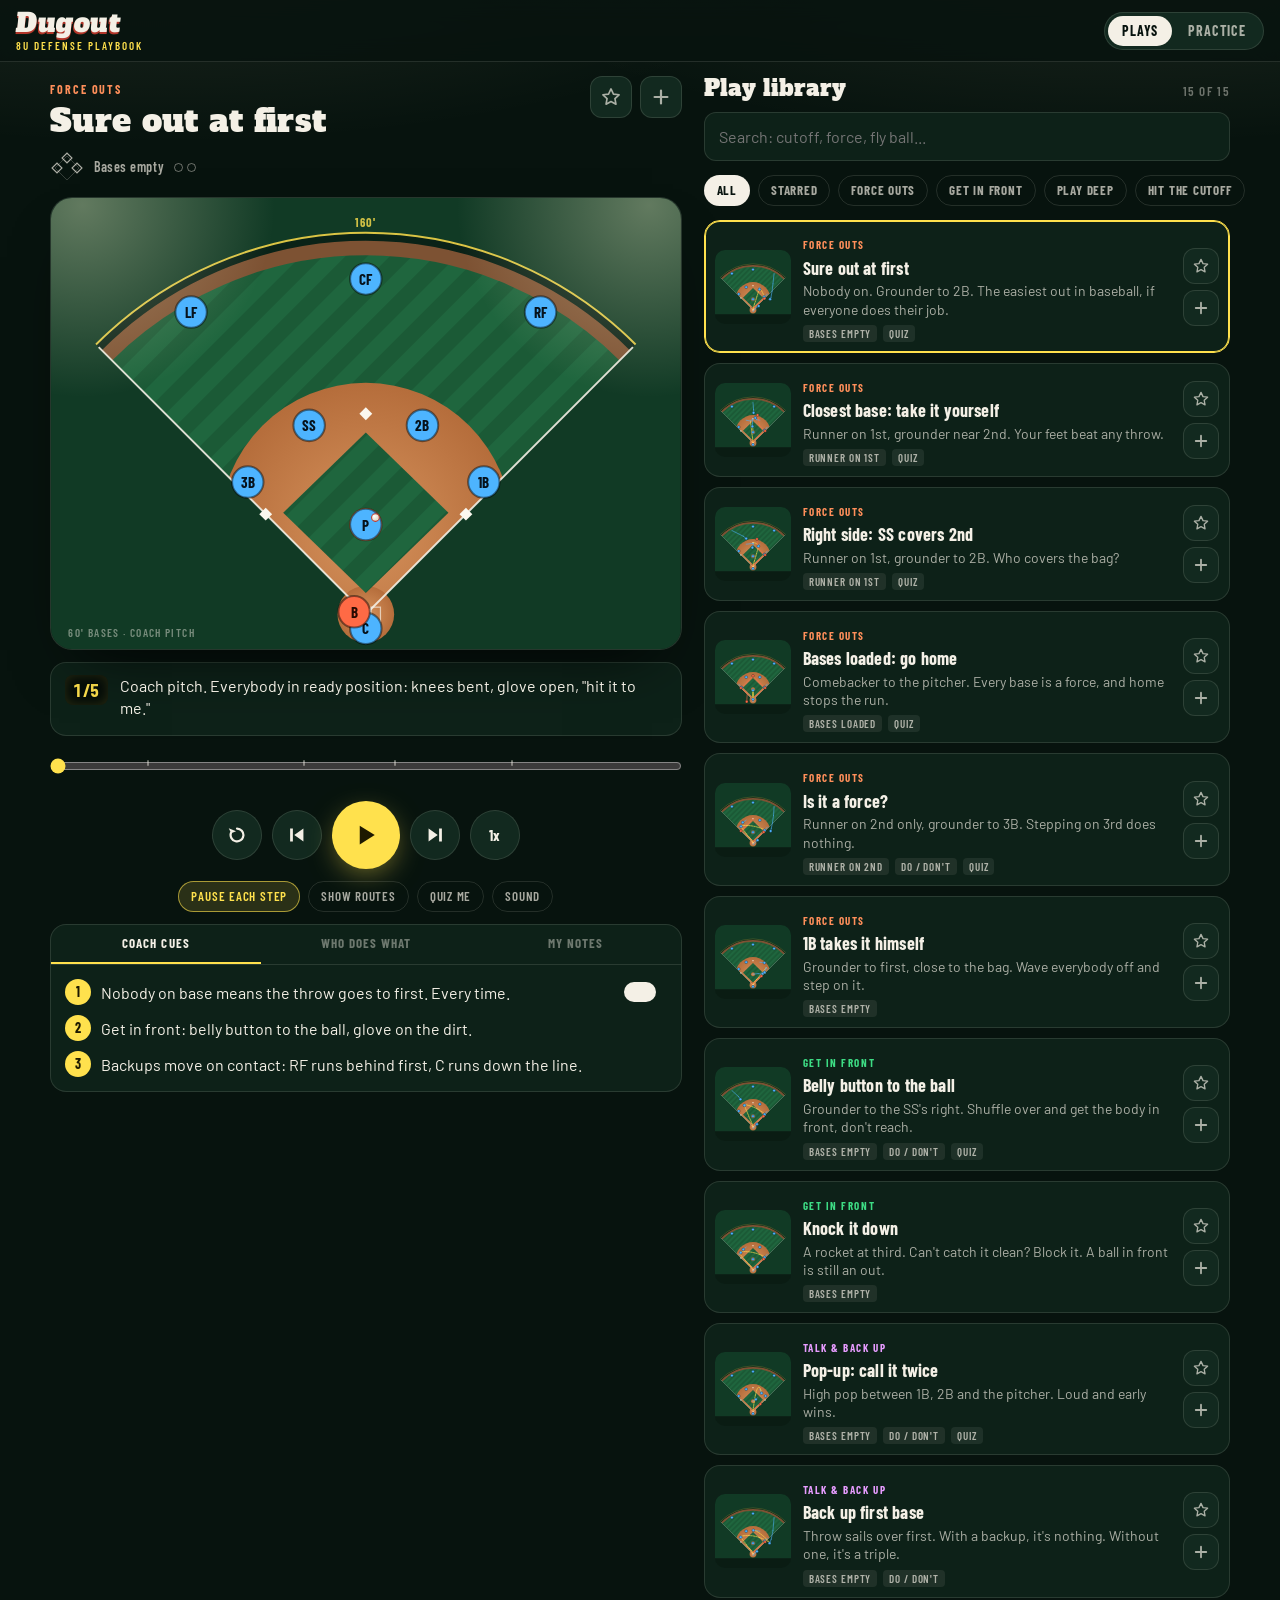
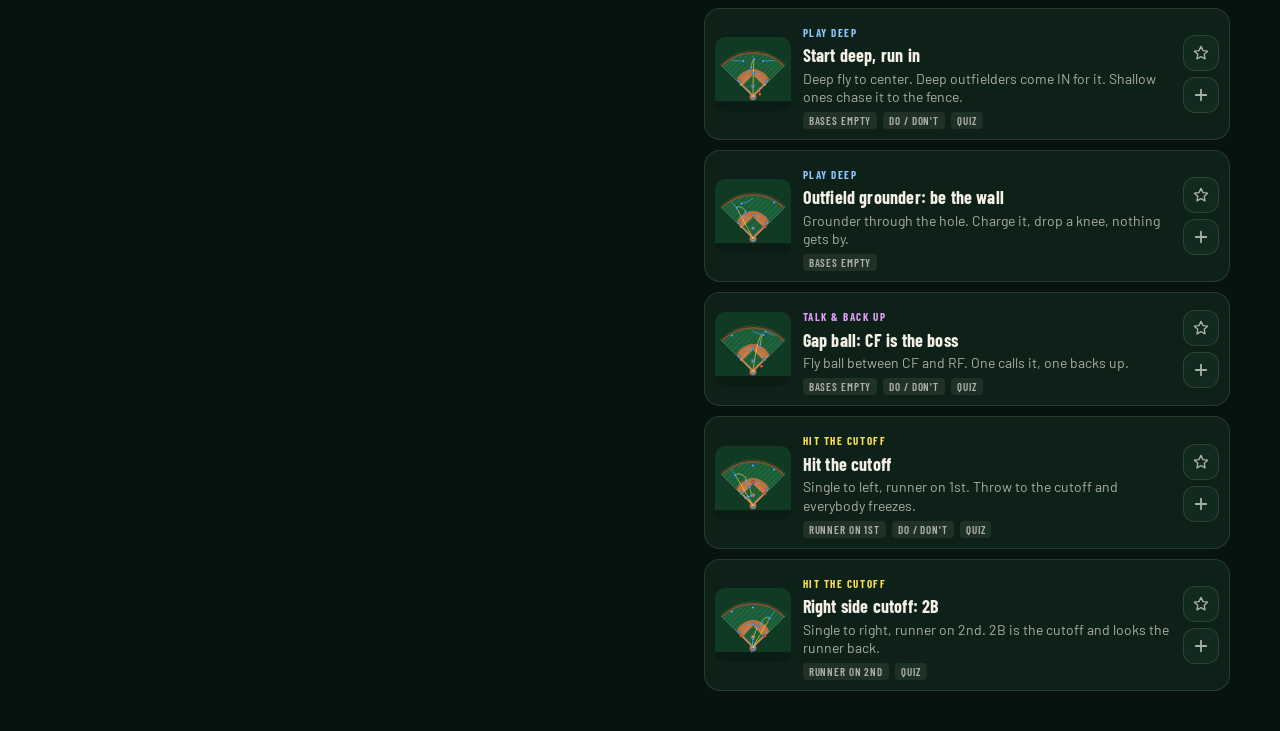
==== dugout/index.html @ 2252a1ce "feat: add dugout playbook for 8u defense" ====
<!doctype html>
<html lang="en">
<head>
<meta charset="utf-8">
<meta name="viewport" content="width=device-width, initial-scale=1, viewport-fit=cover">
<meta name="theme-color" content="#07130e">
<title>Dugout Playbook</title>
<link rel="preconnect" href="https://fonts.googleapis.com">
<link rel="preconnect" href="https://fonts.gstatic.com" crossorigin>
<link rel="stylesheet" href="https://fonts.googleapis.com/css2?family=Alfa+Slab+One&family=Barlow+Condensed:wght@500;600;700&family=Barlow:wght@400;500;600&display=swap">
<link rel="stylesheet" href="styles.css">
</head>
<body>
<svg class="sprite" aria-hidden="true">
  <symbol id="i-play" viewBox="0 0 24 24"><path d="M7 4.5v15l12-7.5z" fill="currentColor"/></symbol>
  <symbol id="i-pause" viewBox="0 0 24 24"><path d="M6.5 4.5h4v15h-4zM13.5 4.5h4v15h-4z" fill="currentColor"/></symbol>
  <symbol id="i-next" viewBox="0 0 24 24"><path d="M5 5v14l10-7zM16.5 5h3v14h-3z" fill="currentColor"/></symbol>
  <symbol id="i-prev" viewBox="0 0 24 24"><path d="M19 5v14L9 12zM4.5 5h3v14h-3z" fill="currentColor"/></symbol>
  <symbol id="i-restart" viewBox="0 0 24 24"><path d="M12 5a7 7 0 1 1-6.6 4.7" fill="none" stroke="currentColor" stroke-width="2.4" stroke-linecap="round"/><path d="M3 4.5 5.6 10l5.4-2.2z" fill="currentColor"/></symbol>
  <symbol id="i-star" viewBox="0 0 24 24"><path d="m12 3.2 2.7 5.6 6.1.8-4.5 4.2 1.1 6-5.4-2.9-5.4 2.9 1.1-6-4.5-4.2 6.1-.8z" fill="var(--star-fill, none)" stroke="currentColor" stroke-width="1.8" stroke-linejoin="round"/></symbol>
  <symbol id="i-plus" viewBox="0 0 24 24"><path d="M12 5v14M5 12h14" stroke="currentColor" stroke-width="2.4" stroke-linecap="round"/></symbol>
  <symbol id="i-check" viewBox="0 0 24 24"><path d="m5 12.5 4.5 4.5L19 7.5" fill="none" stroke="currentColor" stroke-width="2.6" stroke-linecap="round" stroke-linejoin="round"/></symbol>
  <symbol id="i-up" viewBox="0 0 24 24"><path d="m6 14 6-6 6 6" fill="none" stroke="currentColor" stroke-width="2.4" stroke-linecap="round" stroke-linejoin="round"/></symbol>
  <symbol id="i-down" viewBox="0 0 24 24"><path d="m6 10 6 6 6-6" fill="none" stroke="currentColor" stroke-width="2.4" stroke-linecap="round" stroke-linejoin="round"/></symbol>
  <symbol id="i-x" viewBox="0 0 24 24"><path d="M6 6l12 12M18 6 6 18" stroke="currentColor" stroke-width="2.4" stroke-linecap="round"/></symbol>
</svg>

<header class="top">
  <div class="brand">
    <span class="brand-mark">Dugout</span>
    <span class="brand-sub">8U defense playbook</span>
  </div>
  <nav class="tabs" role="tablist" aria-label="Sections">
    <button id="tab-plays" role="tab" aria-selected="true" data-view="plays">Plays</button>
    <button id="tab-practice" role="tab" aria-selected="false" data-view="practice">Practice <span id="plan-count" class="count"></span></button>
  </nav>
</header>

<main>
  <section id="view-plays" class="view">
    <div class="stage-col">
      <article class="player" id="player">
        <div class="player-head">
          <div class="title-block">
            <span class="cat-tag" id="p-cat"></span>
            <h1 id="p-title"></h1>
          </div>
          <div class="head-actions">
            <button class="icon-btn" id="p-fav" aria-label="Favorite this play" aria-pressed="false"><svg><use href="#i-star"/></svg></button>
            <button class="icon-btn" id="p-add" aria-label="Add to practice plan"><svg><use href="#i-plus"/></svg></button>
          </div>
        </div>

        <div class="sit-row">
          <div id="p-sit" class="sit"></div>
          <div class="seg" id="p-variant" role="group" aria-label="Right way or wrong way">
            <button data-v="right" aria-pressed="true">Do it</button>
            <button data-v="wrong" aria-pressed="false">Don't</button>
          </div>
        </div>

        <div class="field-wrap" id="field-wrap">
          <svg id="field" viewBox="0 92 360 258" role="img" aria-label="Animated baseball field"></svg>
          <div class="quiz" id="quiz" hidden>
            <div class="quiz-card">
              <span class="quiz-kicker">Freeze! Your call</span>
              <p class="quiz-q" id="quiz-q"></p>
              <div class="quiz-opts" id="quiz-opts"></div>
              <p class="quiz-why" id="quiz-why" hidden></p>
              <button class="btn-go" id="quiz-go" hidden>Run the play <svg><use href="#i-play"/></svg></button>
            </div>
          </div>
          <div class="wrong-banner" id="wrong-banner" hidden>Wrong way</div>
        </div>

        <div class="caption" id="caption" aria-live="polite">
          <span class="step-no" id="step-no">1/1</span>
          <p id="step-say"></p>
        </div>

        <div class="scrub">
          <input type="range" id="scrub" min="0" max="1000" value="0" aria-label="Scrub through the play">
          <div class="ticks" id="ticks"></div>
        </div>

        <div class="controls">
          <button class="ctl" id="c-restart" aria-label="Restart"><svg><use href="#i-restart"/></svg></button>
          <button class="ctl" id="c-prev" aria-label="Previous step"><svg><use href="#i-prev"/></svg></button>
          <button class="ctl ctl-main" id="c-play" aria-label="Play"><svg><use href="#i-play"/></svg></button>
          <button class="ctl" id="c-next" aria-label="Next step"><svg><use href="#i-next"/></svg></button>
          <button class="ctl ctl-speed" id="c-speed" aria-label="Playback speed">1x</button>
        </div>

        <div class="toggles">
          <button class="tog" id="t-coach" aria-pressed="true">Pause each step</button>
          <button class="tog" id="t-routes" aria-pressed="false">Show routes</button>
          <button class="tog" id="t-quiz" aria-pressed="false">Quiz me</button>
          <button class="tog" id="t-sound" aria-pressed="false">Sound</button>
        </div>

        <div class="info">
          <div class="info-tabs" role="tablist" aria-label="Play details">
            <button role="tab" aria-selected="true" data-info="cues">Coach cues</button>
            <button role="tab" aria-selected="false" data-info="jobs">Who does what</button>
            <button role="tab" aria-selected="false" data-info="notes">My notes</button>
          </div>
          <div class="info-pane" id="info-cues"><ul class="cues" id="cues"></ul></div>
          <div class="info-pane" id="info-jobs" hidden>
            <div class="pos-grid" id="pos-grid"></div>
            <p class="job-text" id="job-text">Tap a position (or a player on the field) to see their job.</p>
          </div>
          <div class="info-pane" id="info-notes" hidden>
            <label class="sr" for="notes">Notes for this play</label>
            <textarea id="notes" rows="4" placeholder="Who needs reps on this? What to say at practice..."></textarea>
            <span class="saved" id="notes-saved">Saved on this phone</span>
          </div>
        </div>
      </article>
    </div>

    <div class="lib-col">
      <div class="lib-head">
        <h2>Play library</h2>
        <span id="lib-count" class="lib-count"></span>
      </div>
      <label class="sr" for="search">Search plays</label>
      <input type="search" id="search" class="search" placeholder="Search: cutoff, force, fly ball...">
      <div class="chips" id="cats" role="group" aria-label="Filter by category"></div>
      <ol class="lib" id="lib"></ol>
    </div>
  </section>

  <section id="view-practice" class="view" hidden>
    <div class="plan">
      <div class="plan-head">
        <label class="sr" for="plan-title">Practice name</label>
        <input id="plan-title" class="plan-title" value="Next practice">
        <div class="plan-total"><b id="plan-min">0</b><span>min</span></div>
      </div>
      <div class="plan-progress"><div id="plan-bar"></div></div>
      <ol class="plan-list" id="plan-list"></ol>
      <p class="plan-empty" id="plan-empty">No plays queued. Tap <b>+</b> on any play to add it here.</p>
      <form class="plan-add" id="plan-add">
        <label class="sr" for="drill-text">Add a drill</label>
        <input id="drill-text" placeholder="Add a drill: throwing lines, tee work...">
        <button class="btn-go" type="submit"><svg><use href="#i-plus"/></svg>Add</button>
      </form>
      <label class="plan-notes-label" for="plan-notes">Practice notes</label>
      <textarea id="plan-notes" rows="4" placeholder="Stations, helpers, who's catching..."></textarea>
      <div class="plan-foot">
        <button class="btn-ghost" id="plan-reset">Uncheck all</button>
        <button class="btn-ghost danger" id="plan-clear">Clear plan</button>
      </div>
    </div>
  </section>
</main>

<div class="toast" id="toast" role="status"></div>

<script src="field.js"></script>
<script src="engine.js"></script>
<script src="render.js"></script>
<script src="plays-kit.js"></script>
<script src="plays-force.js"></script>
<script src="plays-infield.js"></script>
<script src="plays-outfield.js"></script>
<script src="store.js"></script>
<script src="sfx.js"></script>
<script src="player.js"></script>
<script src="library.js"></script>
<script src="practice.js"></script>
<script src="app.js"></script>
</body>
</html>
---- dugout/styles.css ----
/* single look on purpose: a night game under the lights */
:root {
  color-scheme: dark;
  --night: #07130e;
  --board: #0d2118;
  --board-2: #12291f;
  --line: rgba(244, 240, 230, 0.12);
  --chalk: #f4f0e6;
  --chalk-2: rgba(244, 240, 230, 0.68);
  --chalk-3: rgba(244, 240, 230, 0.42);
  --optic: #ffe14d;
  --clay: #cf8750;
  --def: #4db4ff;
  --off: #ff6a45;
  --out: #ff4d3d;
  --safe: #3ddc84;
  --display: "Alfa Slab One", "Rockwell", "Roboto Slab", Georgia, serif;
  --label: "Barlow Condensed", "Arial Narrow", "Roboto Condensed", system-ui, sans-serif;
  --body: "Barlow", system-ui, -apple-system, "Segoe UI", sans-serif;
  --radius: 16px;
}

*, *::before, *::after { box-sizing: border-box; }
html { -webkit-text-size-adjust: 100%; }
body {
  margin: 0;
  min-height: 100%;
  color: var(--chalk);
  font: 16px/1.45 var(--body);
  background:
    radial-gradient(90% 40% at 12% -8%, rgba(255, 244, 200, 0.10), transparent 60%),
    radial-gradient(90% 40% at 88% -8%, rgba(255, 244, 200, 0.10), transparent 60%),
    var(--night);
  background-attachment: fixed;
  -webkit-tap-highlight-color: transparent;
  padding-inline: 16px;
  padding-block: 0 40px;
}
button, input, textarea { font: inherit; color: inherit; }
button { cursor: pointer; border: 0; background: none; padding: 0; }
:focus-visible { outline: 2px solid var(--optic); outline-offset: 2px; }
.sprite { display: none; }
.sr { position: absolute; width: 1px; height: 1px; overflow: hidden; clip: rect(0 0 0 0); white-space: nowrap; }
svg { flex: none; }

/* header */
.top {
  position: sticky;
  top: env(safe-area-inset-top, 0px);
  z-index: 20;
  display: flex;
  align-items: center;
  justify-content: space-between;
  gap: 12px;
  margin-inline: -16px;
  padding: 10px 16px;
  background: rgba(7, 19, 14, 0.86);
  backdrop-filter: blur(12px);
  -webkit-backdrop-filter: blur(12px);
  border-bottom: 1px solid var(--line);
}
.brand { display: flex; flex-direction: column; line-height: 1; }
.brand-mark {
  font: 26px/1 var(--display);
  letter-spacing: 0.02em;
  color: var(--chalk);
  text-shadow: 0 2px 0 #b3362a, 0 3px 0 #0b1a12;
  transform: skew(-6deg);
}
.brand-sub {
  margin-top: 4px;
  font: 600 11px/1 var(--label);
  letter-spacing: 0.18em;
  text-transform: uppercase;
  color: var(--optic);
}
.tabs { display: flex; padding: 3px; gap: 2px; border-radius: 999px; background: var(--board-2); border: 1px solid var(--line); }
.tabs button {
  padding: 8px 14px;
  border-radius: 999px;
  font: 700 14px/1 var(--label);
  letter-spacing: 0.06em;
  text-transform: uppercase;
  color: var(--chalk-2);
  transition: background 0.2s, color 0.2s;
}
.tabs button[aria-selected="true"] { background: var(--chalk); color: var(--night); }
.count:empty { display: none; }
.count { display: inline-grid; place-items: center; min-width: 18px; height: 18px; margin-left: 4px; padding: 0 5px; border-radius: 9px; background: var(--off); color: #fff; font-size: 11px; }

main { max-width: 1180px; margin: 0 auto; padding-top: 14px; }

/* plays layout */
#view-plays { display: grid; grid-template-columns: minmax(0, 1fr); gap: 22px; }
@media (min-width: 920px) {
  #view-plays { grid-template-columns: minmax(0, 1.2fr) minmax(0, 1fr); align-items: start; }
  .stage-col { position: sticky; top: calc(env(safe-area-inset-top, 0px) + 76px); }
}

.player { display: grid; gap: 12px; }
.player-head { display: flex; align-items: flex-start; justify-content: space-between; gap: 12px; }
.title-block { min-width: 0; }
.cat-tag {
  display: inline-block;
  font: 700 12px/1 var(--label);
  letter-spacing: 0.16em;
  text-transform: uppercase;
  color: var(--cat, var(--optic));
}
h1 {
  margin: 6px 0 0;
  font: 26px/1.05 var(--display);
  letter-spacing: 0.01em;
  text-wrap: balance;
}
.head-actions { display: flex; gap: 8px; }
.icon-btn {
  display: grid; place-items: center;
  width: 42px; height: 42px;
  border-radius: 12px;
  background: var(--board-2);
  border: 1px solid var(--line);
  color: var(--chalk-2);
  transition: transform 0.15s, color 0.2s, background 0.2s;
}
.icon-btn svg { width: 22px; height: 22px; }
.icon-btn:active { transform: scale(0.9); }
.icon-btn[aria-pressed="true"] { color: var(--optic); --star-fill: var(--optic); }
.icon-btn.pop { animation: pop 0.45s cubic-bezier(.2, 1.8, .4, 1); }
@keyframes pop { 50% { transform: scale(1.35) rotate(-12deg); } }

.sit-row { display: flex; align-items: center; justify-content: space-between; gap: 10px; flex-wrap: wrap; }
.sit { display: flex; align-items: center; gap: 10px; font: 600 14px/1.2 var(--label); letter-spacing: 0.04em; color: var(--chalk-2); }
.sit svg { width: 34px; height: 34px; }
.outs { display: flex; gap: 4px; align-items: center; }
.outs i { width: 9px; height: 9px; border-radius: 50%; border: 1.5px solid var(--chalk-3); }
.outs i.on { background: var(--out); border-color: var(--out); }
.seg { display: flex; padding: 3px; border-radius: 10px; background: var(--board-2); border: 1px solid var(--line); }
.seg[hidden] { display: none; }
.seg button { padding: 6px 12px; border-radius: 7px; font: 700 13px/1 var(--label); letter-spacing: 0.08em; text-transform: uppercase; color: var(--chalk-2); }
.seg button[aria-pressed="true"][data-v="right"] { background: var(--safe); color: #04210f; }
.seg button[aria-pressed="true"][data-v="wrong"] { background: var(--out); color: #fff; }

/* field */
.field-wrap {
  position: relative;
  border-radius: 22px;
  overflow: hidden;
  background: #0a1c13;
  border: 1px solid var(--line);
  box-shadow: 0 30px 60px -30px rgba(0, 0, 0, 0.8), inset 0 0 0 1px rgba(255, 255, 255, 0.03);
}
.field-wrap.is-wrong { border-color: rgba(255, 77, 61, 0.55); }
#field { display: block; width: 100%; height: auto; max-width: 100%; touch-action: manipulation; }
.wrong-banner {
  position: absolute; top: 10px; left: 10px;
  padding: 5px 10px; border-radius: 6px;
  background: var(--out); color: #fff;
  font: 700 12px/1 var(--label); letter-spacing: 0.16em; text-transform: uppercase;
  transform: rotate(-3deg);
}

/* svg actors */
.tok { cursor: pointer; }
.tok .body { stroke: rgba(0, 0, 0, 0.45); stroke-width: 1.2; transition: r 0.2s; }
.tok.def .body { fill: var(--def); }
.tok.run .body { fill: var(--off); }
.tok text { font: 700 8.6px var(--label); fill: #06121c; text-anchor: middle; dominant-baseline: central; pointer-events: none; }
.tok.run text { fill: #2a0a02; }
.tok .ring { fill: none; stroke: var(--optic); stroke-width: 1.6; opacity: 0; }
.tok.focus .ring { opacity: 1; animation: ring 1.1s ease-out infinite; transform-box: fill-box; transform-origin: center; }
.tok.sel .ring { opacity: 1; stroke: #fff; stroke-dasharray: 3 2.4; animation: spin 4s linear infinite; transform-box: fill-box; transform-origin: center; }
.tok.dim { opacity: 0.35; }
@keyframes ring { from { transform: scale(0.7); opacity: 1; } to { transform: scale(1.5); opacity: 0; } }
@keyframes spin { to { transform: rotate(360deg); } }

.route { fill: none; stroke-width: 1.4; stroke-dasharray: 1.5 3.5; stroke-linecap: round; opacity: 0.8; }
.route.def { stroke: var(--def); }
.route.run { stroke: var(--off); }
.trail { stroke: var(--optic); stroke-width: 1.5; stroke-dasharray: 4 3; stroke-linecap: round; opacity: 0.75; }
.trail.throw { stroke: #fff; opacity: 0.6; }

.mark { transform-box: fill-box; transform-origin: center; }
.mark rect { stroke: rgba(0, 0, 0, 0.4); stroke-width: 1; }
.mark text { font: 13px var(--display); text-anchor: middle; dominant-baseline: central; fill: #fff; letter-spacing: 0.04em; }
.mark.out rect { fill: var(--out); }
.mark.safe rect { fill: var(--safe); }
.mark.safe text { fill: #04210f; }
.mark.info rect { fill: var(--optic); }
.mark.info text { fill: #2b2400; }
.mark.show { animation: stamp 0.5s cubic-bezier(.2, 1.7, .4, 1) both; }
@keyframes stamp { from { transform: scale(2.6) rotate(-14deg); opacity: 0; } 60% { opacity: 1; } to { transform: scale(1) rotate(-6deg); } }
.burst circle { fill: var(--clay); }
.burst.show circle { animation: dirt 0.7s ease-out both; }
@keyframes dirt { from { transform: translate(0, 0); opacity: 1; } to { transform: translate(var(--dx), var(--dy)); opacity: 0; } }

.shout rect { fill: #fff; }
.shout text { font: 700 8.5px var(--label); fill: #0b1a12; text-anchor: middle; dominant-baseline: central; letter-spacing: 0.04em; }
.shout.show { animation: shout 0.35s cubic-bezier(.2, 1.8, .4, 1) both; transform-box: fill-box; transform-origin: center bottom; }
@keyframes shout { from { transform: scale(0.2); } }

/* caption scoreboard */
.caption {
  display: flex; gap: 12px; align-items: flex-start;
  min-height: 74px;
  padding: 12px 14px;
  border-radius: var(--radius);
  background: var(--board);
  border: 1px solid var(--line);
}
.step-no {
  flex: none;
  padding: 6px 8px;
  border-radius: 8px;
  background: #050d09;
  color: var(--optic);
  font: 700 18px/1 var(--label);
  font-variant-numeric: tabular-nums;
  letter-spacing: 0.04em;
  box-shadow: inset 0 0 12px rgba(255, 225, 77, 0.15);
}
.caption p { margin: 0; font-size: 16px; line-height: 1.4; }
.caption p.swap { animation: fadeup 0.35s ease both; }
@keyframes fadeup { from { opacity: 0; transform: translateY(6px); } }

/* scrubber */
.scrub { position: relative; padding: 4px 0; }
.scrub input { width: 100%; margin: 0; accent-color: var(--optic); height: 28px; }
.ticks { position: absolute; left: 0; right: 0; top: 50%; height: 0; pointer-events: none; }
.ticks i { position: absolute; top: -9px; width: 2px; height: 6px; margin-left: -1px; background: var(--chalk-3); border-radius: 1px; }
.ticks i.quiz { background: var(--off); height: 8px; top: -10px; width: 3px; }

.controls { display: flex; align-items: center; justify-content: center; gap: 10px; }
.ctl {
  display: grid; place-items: center;
  width: 50px; height: 50px;
  border-radius: 50%;
  background: var(--board-2);
  border: 1px solid var(--line);
  color: var(--chalk);
  transition: transform 0.12s;
}
.ctl svg { width: 22px; height: 22px; }
.ctl:active { transform: scale(0.9); }
.ctl-main { width: 68px; height: 68px; background: var(--optic); color: #1d1900; border: 0; box-shadow: 0 8px 30px -8px rgba(255, 225, 77, 0.6); }
.ctl-main svg { width: 30px; height: 30px; }
.ctl-main.nudge { animation: nudge 1.4s ease-in-out infinite; }
@keyframes nudge { 50% { box-shadow: 0 0 0 10px rgba(255, 225, 77, 0.16), 0 8px 30px -8px rgba(255, 225, 77, 0.6); } }
.ctl-speed { font: 700 15px/1 var(--label); letter-spacing: 0.04em; }

.toggles { display: flex; flex-wrap: wrap; gap: 8px; justify-content: center; }
.tog {
  padding: 8px 12px;
  border-radius: 999px;
  border: 1px solid var(--line);
  font: 600 13px/1 var(--label);
  letter-spacing: 0.06em;
  text-transform: uppercase;
  color: var(--chalk-2);
}
.tog[aria-pressed="true"] { background: rgba(255, 225, 77, 0.14); border-color: rgba(255, 225, 77, 0.6); color: var(--optic); }
.tog[hidden] { display: none; }

/* quiz */
.quiz { position: absolute; inset: 0; display: grid; place-items: end center; padding: 12px; background: linear-gradient(to top, rgba(4, 12, 8, 0.92) 30%, rgba(4, 12, 8, 0.25)); }
.quiz[hidden] { display: none; }
.quiz-card { width: 100%; max-width: 420px; animation: fadeup 0.35s ease both; }
.quiz-kicker { font: 700 12px/1 var(--label); letter-spacing: 0.18em; text-transform: uppercase; color: var(--off); }
.quiz-q { margin: 6px 0 10px; font: 19px/1.15 var(--display); }
.quiz-opts { display: grid; gap: 6px; }
.quiz-opts button {
  text-align: left; padding: 10px 12px; border-radius: 10px;
  background: rgba(244, 240, 230, 0.08); border: 1px solid var(--line);
  font-weight: 600;
}
.quiz-opts button.right { background: var(--safe); color: #04210f; border-color: transparent; }
.quiz-opts button.wrong { background: rgba(255, 77, 61, 0.25); border-color: var(--out); animation: shake 0.4s; }
@keyframes shake { 25% { transform: translateX(-6px); } 75% { transform: translateX(6px); } }
.quiz-why { margin: 10px 0 0; color: var(--chalk-2); font-size: 15px; }

.btn-go {
  display: inline-flex; align-items: center; gap: 6px;
  margin-top: 10px; padding: 10px 16px;
  border-radius: 10px;
  background: var(--optic); color: #1d1900;
  font: 700 15px/1 var(--label); letter-spacing: 0.06em; text-transform: uppercase;
}
.btn-go svg { width: 16px; height: 16px; }
.btn-ghost { padding: 9px 14px; border-radius: 10px; border: 1px solid var(--line); font: 600 14px/1 var(--label); letter-spacing: 0.06em; text-transform: uppercase; color: var(--chalk-2); }
.btn-ghost.danger { color: var(--out); border-color: rgba(255, 77, 61, 0.4); }
.btn-ghost.danger.armed { background: var(--out); color: #fff; }

/* info tabs */
.info { border-radius: var(--radius); background: var(--board); border: 1px solid var(--line); overflow: hidden; }
.info-tabs { display: flex; border-bottom: 1px solid var(--line); overflow-x: auto; }
.info-tabs button { flex: 1; white-space: nowrap; padding: 12px 10px; font: 700 13px/1 var(--label); letter-spacing: 0.08em; text-transform: uppercase; color: var(--chalk-3); border-bottom: 2px solid transparent; }
.info-tabs button[aria-selected="true"] { color: var(--chalk); border-color: var(--optic); }
.info-pane { padding: 14px; }
.cues { margin: 0; padding: 0; list-style: none; display: grid; gap: 10px; }
.cues li { display: grid; grid-template-columns: 26px 1fr; gap: 10px; align-items: start; }
.cues b { display: grid; place-items: center; width: 26px; height: 26px; border-radius: 50%; background: var(--optic); color: #1d1900; font: 700 14px/1 var(--label); }
.cues span { padding-top: 2px; }
.pos-grid { display: grid; grid-template-columns: repeat(auto-fill, minmax(52px, 1fr)); gap: 6px; }
.pos-grid button { padding: 9px 0; border-radius: 9px; background: rgba(77, 180, 255, 0.12); color: var(--def); font: 700 15px/1 var(--label); border: 1px solid transparent; }
.pos-grid button.run { background: rgba(255, 106, 69, 0.12); color: var(--off); }
.pos-grid button[aria-pressed="true"] { border-color: currentColor; background: currentColor; }
.pos-grid button[aria-pressed="true"] span { color: var(--night); }
.job-text { margin: 12px 0 0; min-height: 3em; }
.job-text b { font-family: var(--label); letter-spacing: 0.06em; color: var(--optic); }
textarea {
  width: 100%;
  padding: 12px;
  border-radius: 12px;
  border: 1px solid var(--line);
  background: #081711;
  resize: vertical;
  line-height: 1.45;
}
.saved { display: block; margin-top: 6px; font: 500 12px/1 var(--label); letter-spacing: 0.1em; text-transform: uppercase; color: var(--chalk-3); }

/* library */
.lib-head { display: flex; align-items: baseline; justify-content: space-between; }
h2 { margin: 0; font: 22px/1.1 var(--display); }
.lib-count { font: 600 13px/1 var(--label); letter-spacing: 0.1em; text-transform: uppercase; color: var(--chalk-3); }
.search {
  width: 100%; margin-top: 12px; padding: 12px 14px;
  border-radius: 12px; border: 1px solid var(--line); background: var(--board);
}
.chips { display: flex; gap: 8px; margin: 12px -16px 4px; padding: 2px 16px 6px; overflow-x: auto; scrollbar-width: none; }
.chips::-webkit-scrollbar { display: none; }
.chips button {
  flex: none; padding: 8px 12px; border-radius: 999px;
  border: 1px solid var(--line);
  font: 700 13px/1 var(--label); letter-spacing: 0.06em; text-transform: uppercase; color: var(--chalk-2);
}
.chips button[aria-pressed="true"] { background: var(--c, var(--chalk)); color: var(--night); border-color: transparent; }
.lib { list-style: none; margin: 8px 0 0; padding: 0; display: grid; gap: 10px; }
.card {
  display: grid; grid-template-columns: 1fr auto; gap: 10px; align-items: center;
  padding: 10px; border-radius: var(--radius);
  background: var(--board); border: 1px solid var(--line);
  transition: transform 0.15s, border-color 0.2s;
  animation: fadeup 0.4s ease both;
  animation-delay: calc(var(--i, 0) * 30ms);
}
.card:active { transform: scale(0.985); }
.card.current { border-color: var(--optic); box-shadow: 0 0 0 1px var(--optic) inset; }
.card-open { display: grid; grid-template-columns: 76px 1fr; gap: 12px; align-items: center; min-width: 0; text-align: left; }
.card svg.thumb { width: 76px; height: 74px; border-radius: 10px; background: #0a1c13; }
.card-body { min-width: 0; }
.card-cat { font: 700 11px/1 var(--label); letter-spacing: 0.14em; text-transform: uppercase; color: var(--c); }
.card-title { display: block; margin-top: 4px; font: 700 18px/1.1 var(--label); letter-spacing: 0.01em; }
.card-blurb { display: block; margin-top: 4px; font-size: 14px; line-height: 1.3; color: var(--chalk-2); }
.card-tags { display: flex; gap: 6px; margin-top: 6px; flex-wrap: wrap; }
.card-tags span { font: 600 11px/1 var(--label); letter-spacing: 0.08em; text-transform: uppercase; padding: 3px 6px; border-radius: 4px; background: rgba(244, 240, 230, 0.08); color: var(--chalk-2); }
.card-side { display: grid; gap: 6px; }
.card-side .icon-btn { width: 36px; height: 36px; }
.card-side .icon-btn svg { width: 18px; height: 18px; }
.lib-empty { color: var(--chalk-3); padding: 20px 4px; }

/* practice */
.plan { max-width: 640px; margin: 0 auto; display: grid; grid-template-columns: minmax(0, 1fr); gap: 14px; }
.plan-head { display: flex; align-items: center; gap: 12px; }
.plan-title { flex: 1; min-width: 0; padding: 4px 0; border: 0; border-bottom: 2px dashed var(--line); background: none; font: 26px/1.1 var(--display); }
.plan-total { text-align: center; padding: 8px 12px; border-radius: 12px; background: #050d09; line-height: 1; }
.plan-total b { display: block; font: 700 28px/1 var(--label); color: var(--optic); font-variant-numeric: tabular-nums; }
.plan-total span { font: 600 11px/1 var(--label); letter-spacing: 0.14em; text-transform: uppercase; color: var(--chalk-3); }
.plan-progress { height: 6px; border-radius: 3px; background: var(--board-2); overflow: hidden; }
.plan-progress div { height: 100%; width: 0; background: linear-gradient(90deg, var(--safe), var(--optic)); transition: width 0.4s ease; }
.plan-list { list-style: none; margin: 0; padding: 0; display: grid; gap: 8px; }
.plan-item {
  display: grid; grid-template-columns: 34px 1fr auto; gap: 10px; align-items: center;
  padding: 10px; border-radius: 14px; background: var(--board); border: 1px solid var(--line);
  animation: fadeup 0.3s ease both;
}
.plan-item.done { opacity: 0.55; }
.plan-item.done .pi-title { text-decoration: line-through; }
.pi-check { width: 34px; height: 34px; border-radius: 10px; border: 2px solid var(--chalk-3); display: grid; place-items: center; color: transparent; }
.pi-check svg { width: 20px; height: 20px; }
.plan-item.done .pi-check { background: var(--safe); border-color: var(--safe); color: #04210f; }
.pi-main { min-width: 0; }
.pi-title { display: block; text-align: left; font: 700 17px/1.15 var(--label); }
.pi-title.link { text-decoration: underline; text-decoration-color: var(--chalk-3); text-underline-offset: 3px; }
.pi-meta { display: flex; align-items: center; gap: 6px; margin-top: 6px; font: 600 12px/1 var(--label); letter-spacing: 0.08em; text-transform: uppercase; color: var(--chalk-3); }
.pi-meta button { width: 26px; height: 26px; border-radius: 7px; background: var(--board-2); display: grid; place-items: center; font-weight: 700; color: var(--chalk); }
.pi-meta b { min-width: 42px; text-align: center; color: var(--chalk); font-variant-numeric: tabular-nums; }
.pi-side { display: flex; gap: 4px; }
.pi-side button { width: 32px; height: 32px; border-radius: 8px; display: grid; place-items: center; color: var(--chalk-2); background: var(--board-2); }
.pi-side button svg { width: 18px; height: 18px; }
.pi-side button:disabled { opacity: 0.3; }
.plan-empty { margin: 0; padding: 18px; border-radius: 14px; border: 1px dashed var(--line); color: var(--chalk-2); text-align: center; }
.plan-add { display: flex; gap: 8px; }
.plan-add input { flex: 1; min-width: 0; padding: 12px; border-radius: 12px; border: 1px solid var(--line); background: var(--board); }
.plan-add .btn-go { margin: 0; }
.plan-notes-label { font: 700 13px/1 var(--label); letter-spacing: 0.12em; text-transform: uppercase; color: var(--chalk-2); }
.plan-foot { display: flex; justify-content: space-between; gap: 8px; }

.toast {
  position: fixed; left: 50%; bottom: calc(env(safe-area-inset-bottom, 0px) + 18px);
  transform: translate(-50%, 120px);
  padding: 10px 16px; border-radius: 999px;
  background: var(--chalk); color: var(--night);
  font: 700 14px/1 var(--label); letter-spacing: 0.06em; text-transform: uppercase;
  transition: transform 0.35s cubic-bezier(.2, 1.4, .4, 1);
  z-index: 50;
  pointer-events: none;
}
.toast.on { transform: translate(-50%, 0); }

@media (min-width: 560px) {
  h1 { font-size: 32px; }
}

@media (prefers-reduced-motion: reduce) {
  *, *::before, *::after { animation-duration: 0.01ms !important; animation-iteration-count: 1 !important; transition-duration: 0.01ms !important; }
}
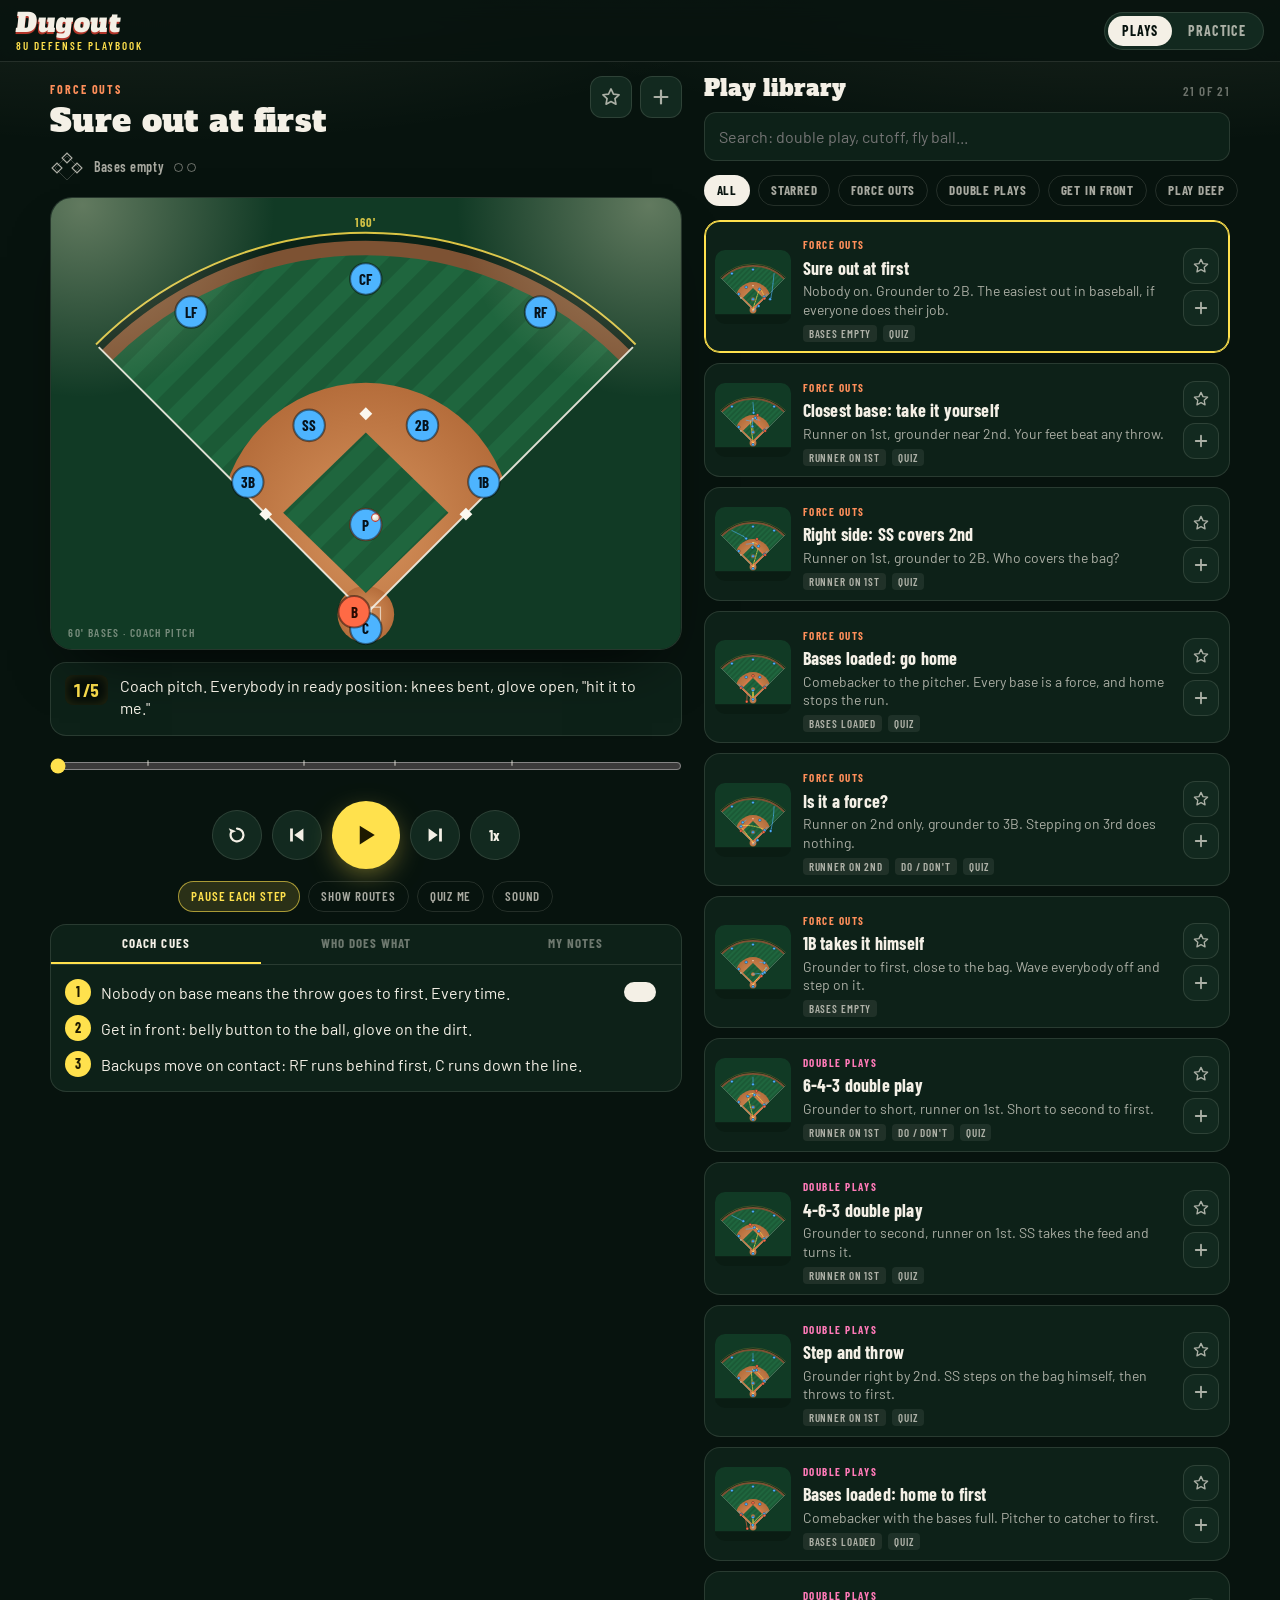
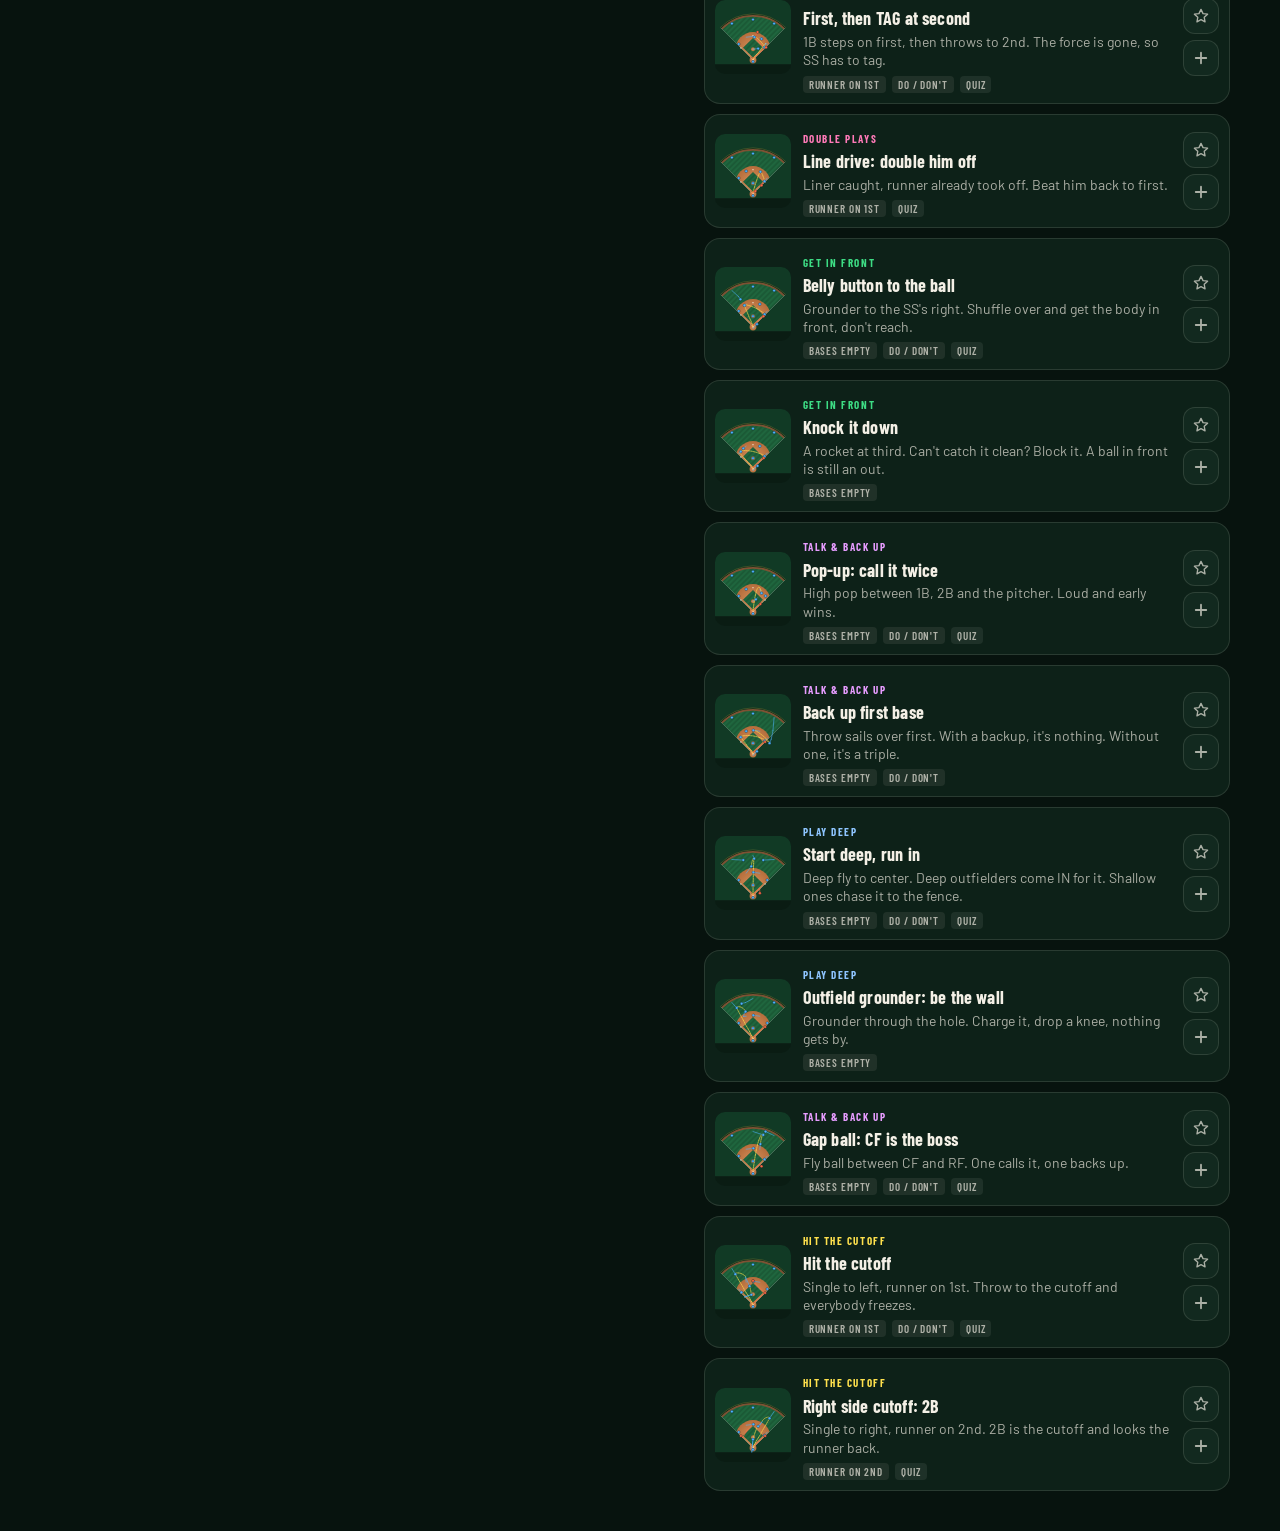
==== commit f2267dd7: "feat: add double play walkthroughs to dugout" ====
--- a/dugout/index.html
+++ b/dugout/index.html
@@ -124,7 +124,7 @@
         <span id="lib-count" class="lib-count"></span>
       </div>
       <label class="sr" for="search">Search plays</label>
-      <input type="search" id="search" class="search" placeholder="Search: cutoff, force, fly ball...">
+      <input type="search" id="search" class="search" placeholder="Search: double play, cutoff, fly ball...">
       <div class="chips" id="cats" role="group" aria-label="Filter by category"></div>
       <ol class="lib" id="lib"></ol>
     </div>
@@ -162,6 +162,7 @@
 <script src="render.js"></script>
 <script src="plays-kit.js"></script>
 <script src="plays-force.js"></script>
+<script src="plays-double.js"></script>
 <script src="plays-infield.js"></script>
 <script src="plays-outfield.js"></script>
 <script src="store.js"></script>
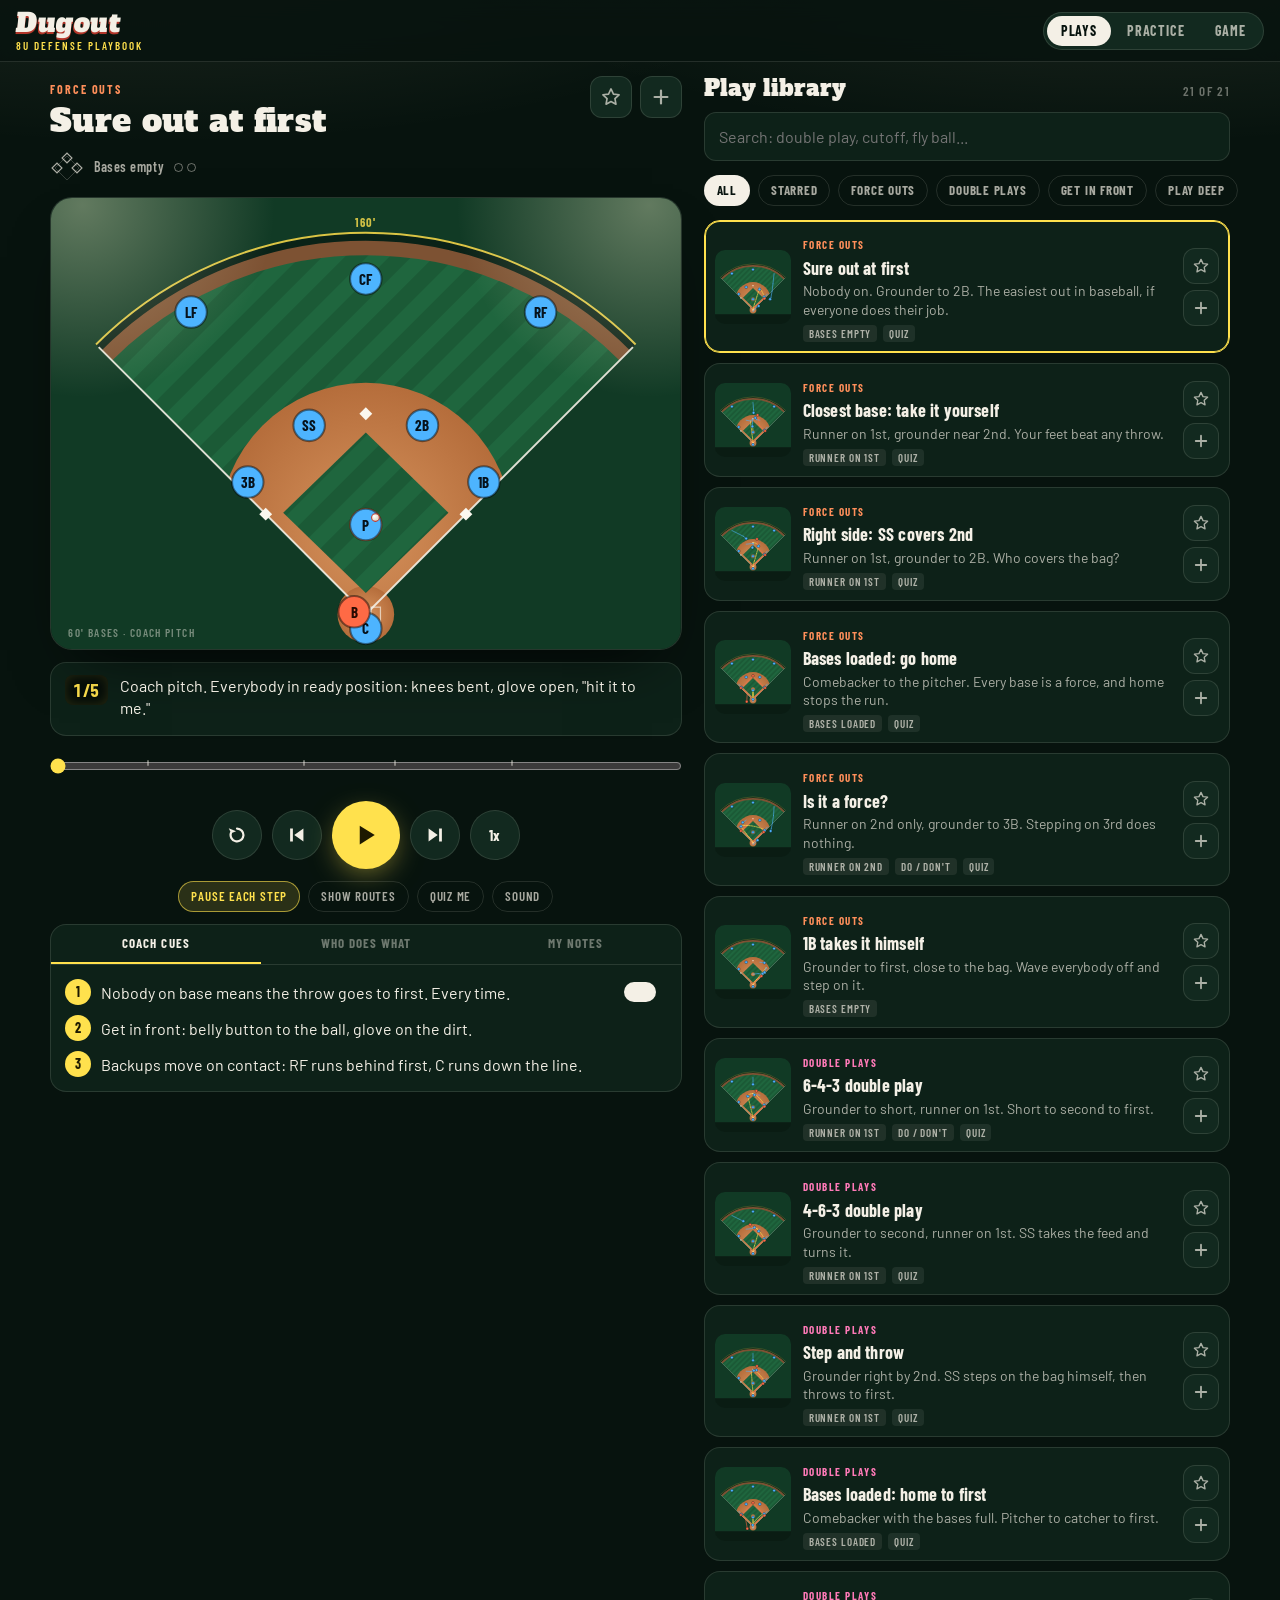
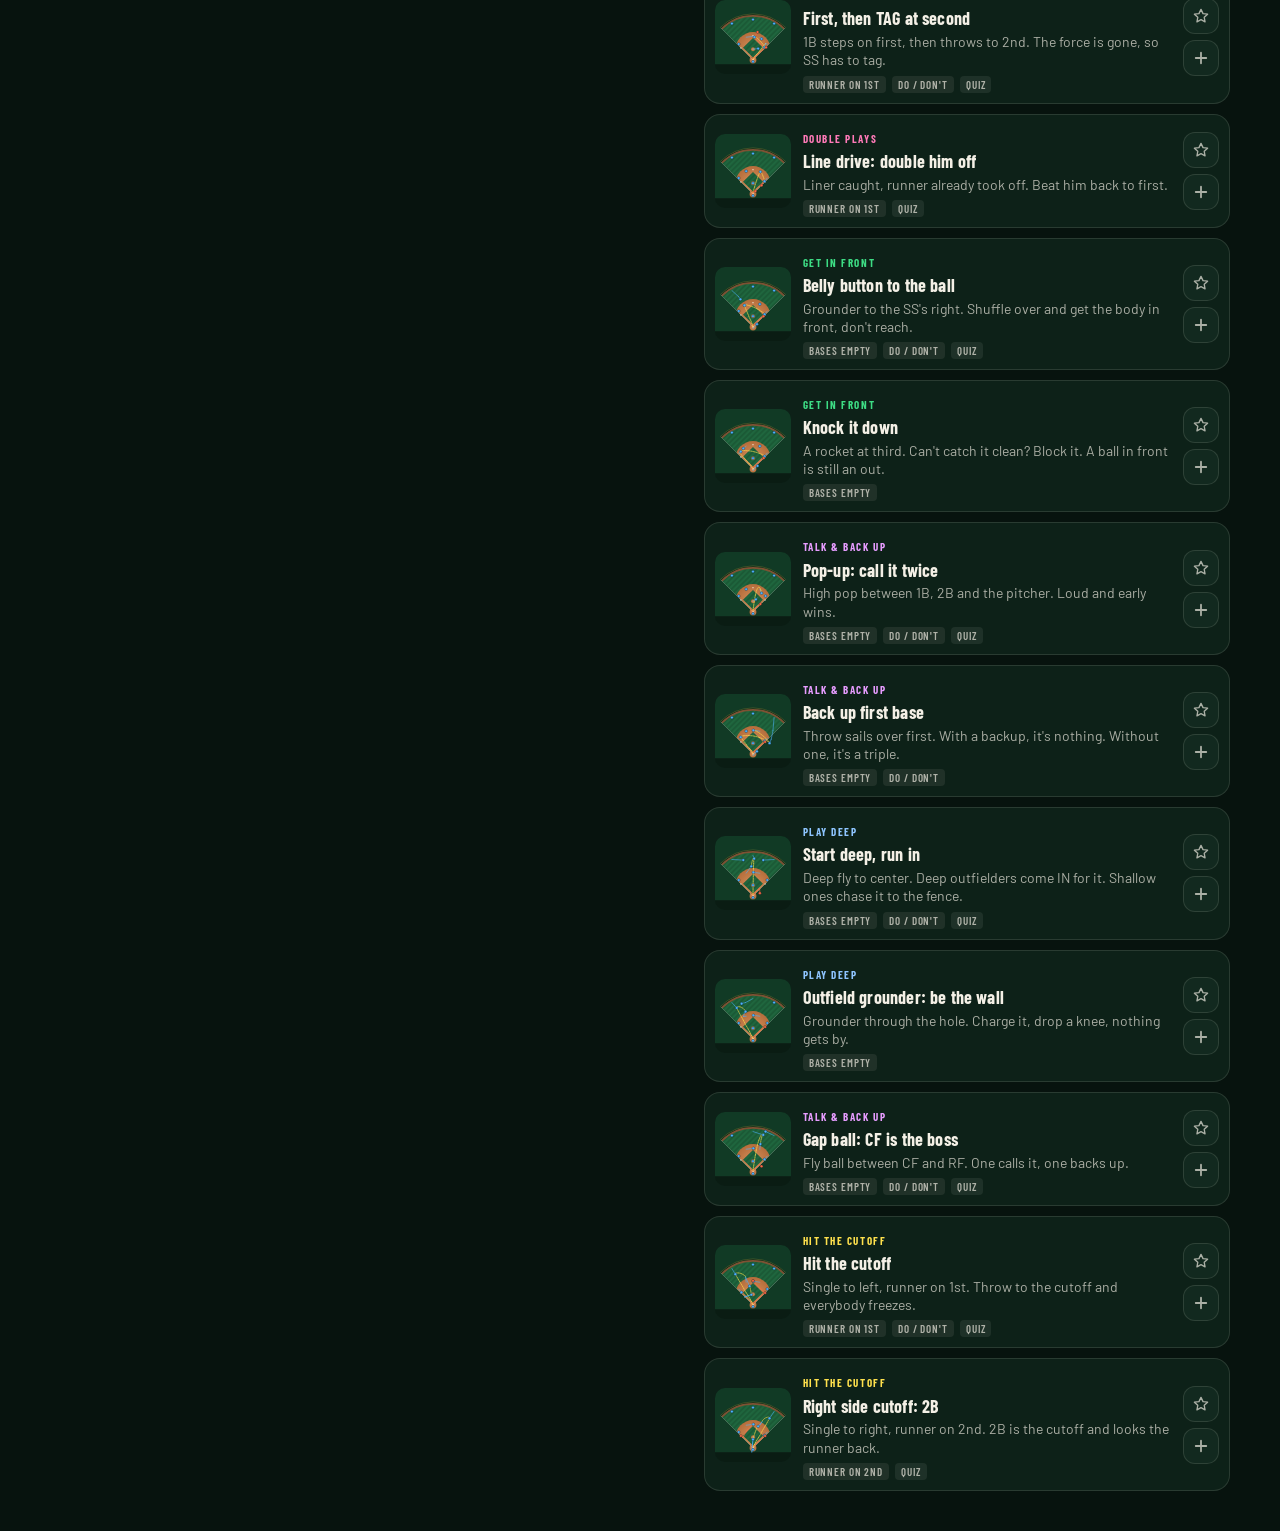
==== commit d4e436d9: "feat: add full game simulator with league rules coach pitch at-bats resolved by base/out state and t" ====
--- a/dugout/index.html
+++ b/dugout/index.html
@@ -33,6 +33,7 @@
   <nav class="tabs" role="tablist" aria-label="Sections">
     <button id="tab-plays" role="tab" aria-selected="true" data-view="plays">Plays</button>
     <button id="tab-practice" role="tab" aria-selected="false" data-view="practice">Practice <span id="plan-count" class="count"></span></button>
+    <button id="tab-game" role="tab" aria-selected="false" data-view="game">Game</button>
   </nav>
 </header>
 
@@ -153,6 +154,68 @@
       </div>
     </div>
   </section>
+
+  <section id="view-game" class="view" hidden>
+    <div class="game">
+      <div class="game-main">
+        <div class="board-wrap"><table class="board" id="g-board"></table></div>
+        <div class="g-status">
+          <div class="sit" id="g-sit"></div>
+          <div class="g-clock">
+            <span class="g-clock-label">Game clock</span>
+            <b id="g-clock">0:00</b>
+            <div class="g-clock-bar"><i id="g-clock-bar"></i></div>
+          </div>
+        </div>
+        <div class="g-limit" id="g-limit"></div>
+        <div class="field-wrap">
+          <svg id="g-field" role="img" aria-label="Animated game simulation"></svg>
+          <div class="g-final" id="g-final" hidden>
+            <span class="g-final-kicker" id="g-final-reason">Final</span>
+            <b id="g-final-score"></b>
+            <button class="btn-go" id="g-final-new">New game</button>
+          </div>
+        </div>
+        <div class="caption" aria-live="polite">
+          <span class="step-no" id="g-ab">AB</span>
+          <p id="g-say"></p>
+        </div>
+        <button class="learn" id="g-learn" hidden></button>
+        <div class="controls">
+          <button class="ctl" id="g-replay" aria-label="Replay this at-bat"><svg><use href="#i-restart"/></svg></button>
+          <button class="ctl ctl-main" id="g-play" aria-label="Play"><svg><use href="#i-play"/></svg></button>
+          <button class="ctl" id="g-next" aria-label="Next at-bat"><svg><use href="#i-next"/></svg></button>
+          <button class="ctl ctl-speed" id="g-speed" aria-label="Game speed">1x</button>
+        </div>
+        <div class="toggles">
+          <button class="tog" id="g-hold" aria-pressed="false">Pause after each at-bat</button>
+          <button class="tog" id="g-sound" aria-pressed="false">Sound</button>
+          <button class="tog" id="g-skip">Sim to the end</button>
+        </div>
+      </div>
+
+      <div class="game-side">
+        <details class="g-setup" id="g-setup">
+          <summary>Game setup</summary>
+          <form id="g-form" class="g-form">
+            <label>Our team<input id="gs-us" maxlength="18"></label>
+            <label>Opponent<input id="gs-them" maxlength="18"></label>
+            <label>We are<select id="gs-home"><option value="home">Home (bat 2nd)</option><option value="away">Away (bat 1st)</option></select></label>
+            <label>Innings<select id="gs-innings"><option>3</option><option>4</option><option>5</option><option>6</option></select></label>
+            <label>Run limit per half<select id="gs-limit"><option value="3">3</option><option value="4">4</option><option value="5">5</option><option value="6">6</option><option value="0">None</option></select></label>
+            <label>Time limit<select id="gs-time"><option value="60">1:00</option><option value="75">1:15</option><option value="90">1:30</option><option value="0">None</option></select></label>
+            <label>Our level<select id="gs-us-level"><option value="rookie">Rookie</option><option value="solid">Solid</option><option value="sharp">Sharp</option></select></label>
+            <label>Their level<select id="gs-them-level"><option value="rookie">Rookie</option><option value="solid">Solid</option><option value="sharp">Sharp</option></select></label>
+            <label class="wide">Our batting order <span>one name per line, optional</span><textarea id="gs-roster" rows="4" placeholder="Mason&#10;Eli&#10;Jax"></textarea></label>
+            <p class="g-rule wide">No new inning starts after the time limit. The home team skips its last at-bat if it's already ahead.</p>
+            <button class="btn-go wide" type="submit" id="gs-start">Start new game</button>
+          </form>
+        </details>
+        <div class="lib-head"><h2>Play-by-play</h2><span class="lib-count" id="g-count"></span></div>
+        <ol class="g-log" id="g-log"></ol>
+      </div>
+    </div>
+  </section>
 </main>
 
 <div class="toast" id="toast" role="status"></div>
@@ -170,6 +233,10 @@
 <script src="player.js"></script>
 <script src="library.js"></script>
 <script src="practice.js"></script>
+<script src="sim-rules.js"></script>
+<script src="sim-anim.js"></script>
+<script src="sim-game.js"></script>
+<script src="sim-view.js"></script>
 <script src="app.js"></script>
 </body>
 </html>
--- a/dugout/styles.css
+++ b/dugout/styles.css
@@ -39,6 +39,7 @@
 button, input, textarea { font: inherit; color: inherit; }
 button { cursor: pointer; border: 0; background: none; padding: 0; }
 :focus-visible { outline: 2px solid var(--optic); outline-offset: 2px; }
+[hidden] { display: none !important; }
 .sprite { display: none; }
 .sr { position: absolute; width: 1px; height: 1px; overflow: hidden; clip: rect(0 0 0 0); white-space: nowrap; }
 svg { flex: none; }
@@ -136,7 +137,6 @@
 .outs i { width: 9px; height: 9px; border-radius: 50%; border: 1.5px solid var(--chalk-3); }
 .outs i.on { background: var(--out); border-color: var(--out); }
 .seg { display: flex; padding: 3px; border-radius: 10px; background: var(--board-2); border: 1px solid var(--line); }
-.seg[hidden] { display: none; }
 .seg button { padding: 6px 12px; border-radius: 7px; font: 700 13px/1 var(--label); letter-spacing: 0.08em; text-transform: uppercase; color: var(--chalk-2); }
 .seg button[aria-pressed="true"][data-v="right"] { background: var(--safe); color: #04210f; }
 .seg button[aria-pressed="true"][data-v="wrong"] { background: var(--out); color: #fff; }
@@ -259,11 +259,9 @@
   color: var(--chalk-2);
 }
 .tog[aria-pressed="true"] { background: rgba(255, 225, 77, 0.14); border-color: rgba(255, 225, 77, 0.6); color: var(--optic); }
-.tog[hidden] { display: none; }
 
 /* quiz */
 .quiz { position: absolute; inset: 0; display: grid; place-items: end center; padding: 12px; background: linear-gradient(to top, rgba(4, 12, 8, 0.92) 30%, rgba(4, 12, 8, 0.25)); }
-.quiz[hidden] { display: none; }
 .quiz-card { width: 100%; max-width: 420px; animation: fadeup 0.35s ease both; }
 .quiz-kicker { font: 700 12px/1 var(--label); letter-spacing: 0.18em; text-transform: uppercase; color: var(--off); }
 .quiz-q { margin: 6px 0 10px; font: 19px/1.15 var(--display); }
@@ -414,3 +412,87 @@
 @media (prefers-reduced-motion: reduce) {
   *, *::before, *::after { animation-duration: 0.01ms !important; animation-iteration-count: 1 !important; transition-duration: 0.01ms !important; }
 }
+
+/* phones: tabs become a thumb-reach bar at the bottom */
+@media (max-width: 640px) {
+  /* a backdrop-filter on the header would trap the fixed tab bar inside it */
+  .top { backdrop-filter: none; -webkit-backdrop-filter: none; background: rgba(7, 19, 14, 0.97); }
+  .tabs {
+    position: fixed; z-index: 30;
+    left: 12px; right: 12px; bottom: calc(env(safe-area-inset-bottom, 0px) + 10px);
+    padding: 4px;
+    background: rgba(18, 41, 31, 0.94);
+    backdrop-filter: blur(12px); -webkit-backdrop-filter: blur(12px);
+    box-shadow: 0 12px 30px -8px rgba(0, 0, 0, 0.7);
+  }
+  .tabs button { flex: 1; padding: 13px 0; font-size: 15px; }
+  body { padding-block-end: 100px; }
+  .toast { bottom: calc(env(safe-area-inset-bottom, 0px) + 86px); }
+}
+
+/* game */
+.game { display: grid; grid-template-columns: minmax(0, 1fr); gap: 22px; }
+.game-main, .game-side { display: grid; gap: 12px; align-content: start; min-width: 0; }
+@media (min-width: 920px) {
+  .game { grid-template-columns: minmax(0, 1.2fr) minmax(0, 1fr); align-items: start; }
+}
+.board-wrap { overflow-x: auto; border-radius: var(--radius); background: #050d09; border: 1px solid var(--line); box-shadow: inset 0 0 24px rgba(255, 225, 77, 0.06); }
+.board { width: 100%; border-collapse: collapse; font: 700 17px/1 var(--label); font-variant-numeric: tabular-nums; }
+.board th, .board td { padding: 9px 6px; text-align: center; min-width: 28px; }
+.board thead th { font-size: 12px; letter-spacing: 0.1em; color: var(--chalk-3); border-bottom: 1px solid var(--line); }
+.board tbody th { text-align: left; padding-left: 12px; max-width: 110px; overflow: hidden; text-overflow: ellipsis; white-space: nowrap; font: 15px var(--display); color: var(--chalk-2); }
+.board tbody tr.us th { color: var(--chalk); }
+.board td { color: var(--optic); text-shadow: 0 0 10px rgba(255, 225, 77, 0.35); }
+.board td.now { background: rgba(255, 225, 77, 0.14); box-shadow: inset 0 -2px 0 var(--optic); }
+.board .tot { border-left: 1px solid var(--line); color: var(--chalk); text-shadow: none; }
+.g-status { display: flex; align-items: center; justify-content: space-between; gap: 12px; flex-wrap: wrap; }
+.g-clock { display: grid; grid-template-columns: auto auto; column-gap: 8px; align-items: baseline; min-width: 150px; }
+.g-clock-label { font: 600 11px/1 var(--label); letter-spacing: 0.14em; text-transform: uppercase; color: var(--chalk-3); }
+.g-clock b { justify-self: end; font: 700 18px/1 var(--label); font-variant-numeric: tabular-nums; }
+.g-clock-bar { grid-column: 1 / -1; height: 5px; margin-top: 6px; border-radius: 3px; background: var(--board-2); overflow: hidden; }
+.g-clock-bar i { display: block; height: 100%; width: 0; background: var(--safe); transition: width 0.5s ease; }
+.g-clock-bar i.late { background: var(--out); }
+.g-limit { display: flex; align-items: center; gap: 5px; min-height: 12px; font: 600 12px/1 var(--label); letter-spacing: 0.12em; text-transform: uppercase; color: var(--chalk-3); }
+.g-limit span { margin-right: 6px; }
+.g-limit i { width: 16px; height: 8px; border-radius: 2px; background: var(--board-2); border: 1px solid var(--line); }
+.g-limit i.on { background: var(--off); border-color: var(--off); animation: pop 0.4s ease; }
+#g-field { display: block; width: 100%; height: auto; max-width: 100%; }
+#g-say b { font-family: var(--label); letter-spacing: 0.04em; color: var(--optic); }
+.g-final {
+  position: absolute; inset: 0; display: grid; place-content: center; justify-items: center; gap: 8px; text-align: center;
+  background: radial-gradient(circle, rgba(4, 12, 8, 0.7), rgba(4, 12, 8, 0.92));
+  animation: fadeup 0.4s ease both;
+}
+.g-final-kicker { font: 700 13px/1 var(--label); letter-spacing: 0.2em; text-transform: uppercase; color: var(--optic); }
+.g-final b { font: 30px/1.05 var(--display); padding-inline: 16px; animation: stamp 0.6s cubic-bezier(.2, 1.7, .4, 1) both; }
+.learn {
+  justify-self: start; padding: 9px 14px; border-radius: 999px;
+  border: 1px solid rgba(255, 122, 184, 0.5); background: rgba(255, 122, 184, 0.1); color: #ff9dcb;
+  font: 700 14px/1 var(--label); letter-spacing: 0.04em;
+}
+.learn::after { content: " \2192"; }
+.g-setup { border-radius: var(--radius); background: var(--board); border: 1px solid var(--line); }
+.g-setup summary { cursor: pointer; padding: 14px; font: 700 15px/1 var(--label); letter-spacing: 0.1em; text-transform: uppercase; }
+.g-form { display: grid; grid-template-columns: 1fr 1fr; gap: 12px; padding: 0 14px 14px; }
+.g-form label { display: grid; gap: 6px; font: 600 12px/1 var(--label); letter-spacing: 0.1em; text-transform: uppercase; color: var(--chalk-2); min-width: 0; }
+.g-form label span { text-transform: none; letter-spacing: 0; color: var(--chalk-3); }
+.g-form .wide { grid-column: 1 / -1; }
+.g-form input, .g-form select { width: 100%; min-width: 0; padding: 10px; border-radius: 10px; border: 1px solid var(--line); background: #081711; font: 500 15px var(--body); text-transform: none; letter-spacing: 0; color: var(--chalk); }
+.g-form textarea { font: 500 15px var(--body); text-transform: none; letter-spacing: 0; }
+.g-rule { margin: 0; font-size: 14px; color: var(--chalk-2); }
+.g-form .btn-go { justify-content: center; margin: 0; }
+.btn-go.armed { background: var(--out); color: #fff; }
+.g-log { list-style: none; margin: 0; padding: 0; display: grid; gap: 6px; }
+.gl-head { margin-top: 8px; font: 700 12px/1 var(--label); letter-spacing: 0.14em; text-transform: uppercase; color: var(--chalk-3); }
+.gl-item {
+  width: 100%; display: grid; grid-template-columns: minmax(0, 1fr) auto auto; gap: 4px 10px; align-items: center; text-align: left;
+  padding: 10px 12px; border-radius: 12px; background: var(--board); border: 1px solid var(--line);
+  animation: fadeup 0.3s ease both;
+}
+.gl-item.us { border-left: 3px solid var(--def); }
+.gl-item.current { border-color: var(--optic); }
+.gl-who { font: 700 15px/1.1 var(--label); letter-spacing: 0.02em; }
+.gl-what { grid-column: 1; font-size: 14px; color: var(--chalk-2); }
+.gl-runs { grid-row: 1 / span 2; grid-column: 2; font: 700 18px/1 var(--label); color: var(--safe); }
+.gl-item .outs { grid-row: 1 / span 2; grid-column: 3; }
+.gl-end { grid-column: 1 / -1; font: 600 12px/1 var(--label); letter-spacing: 0.1em; text-transform: uppercase; color: var(--off); }
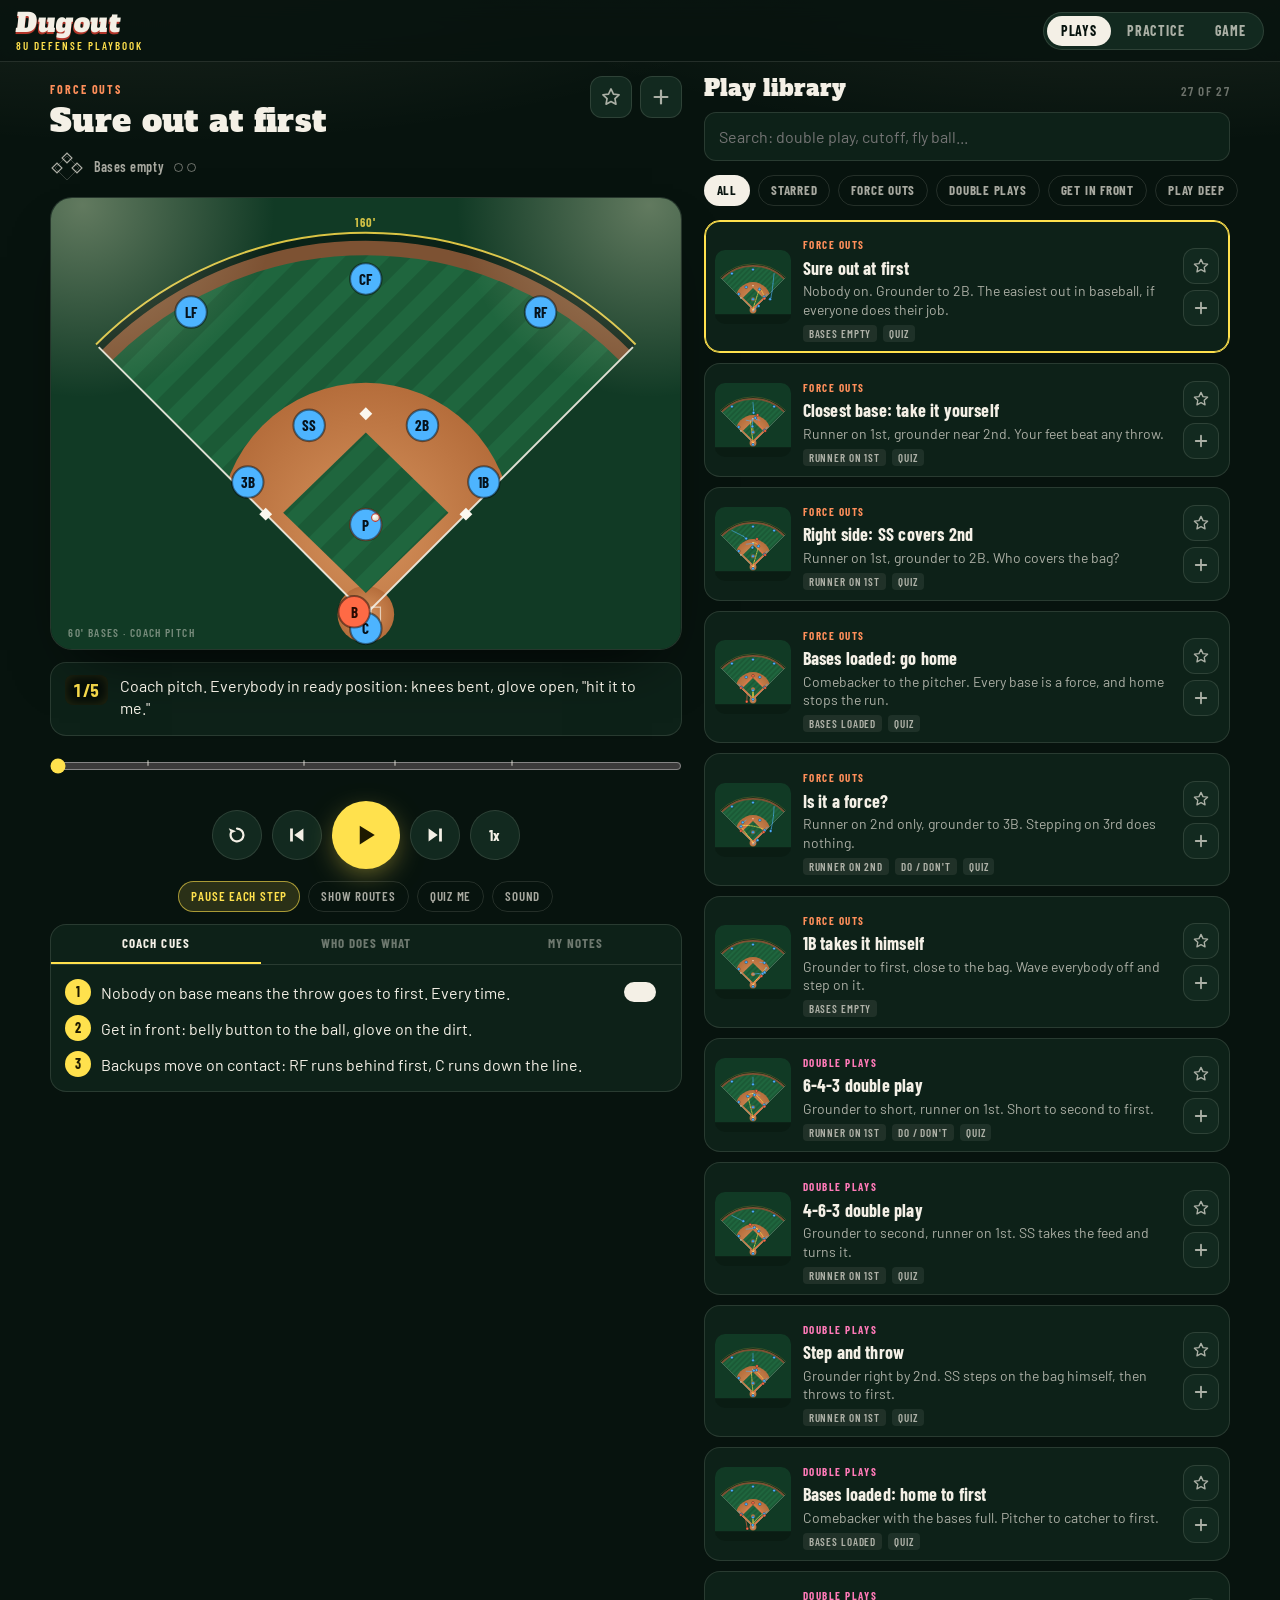
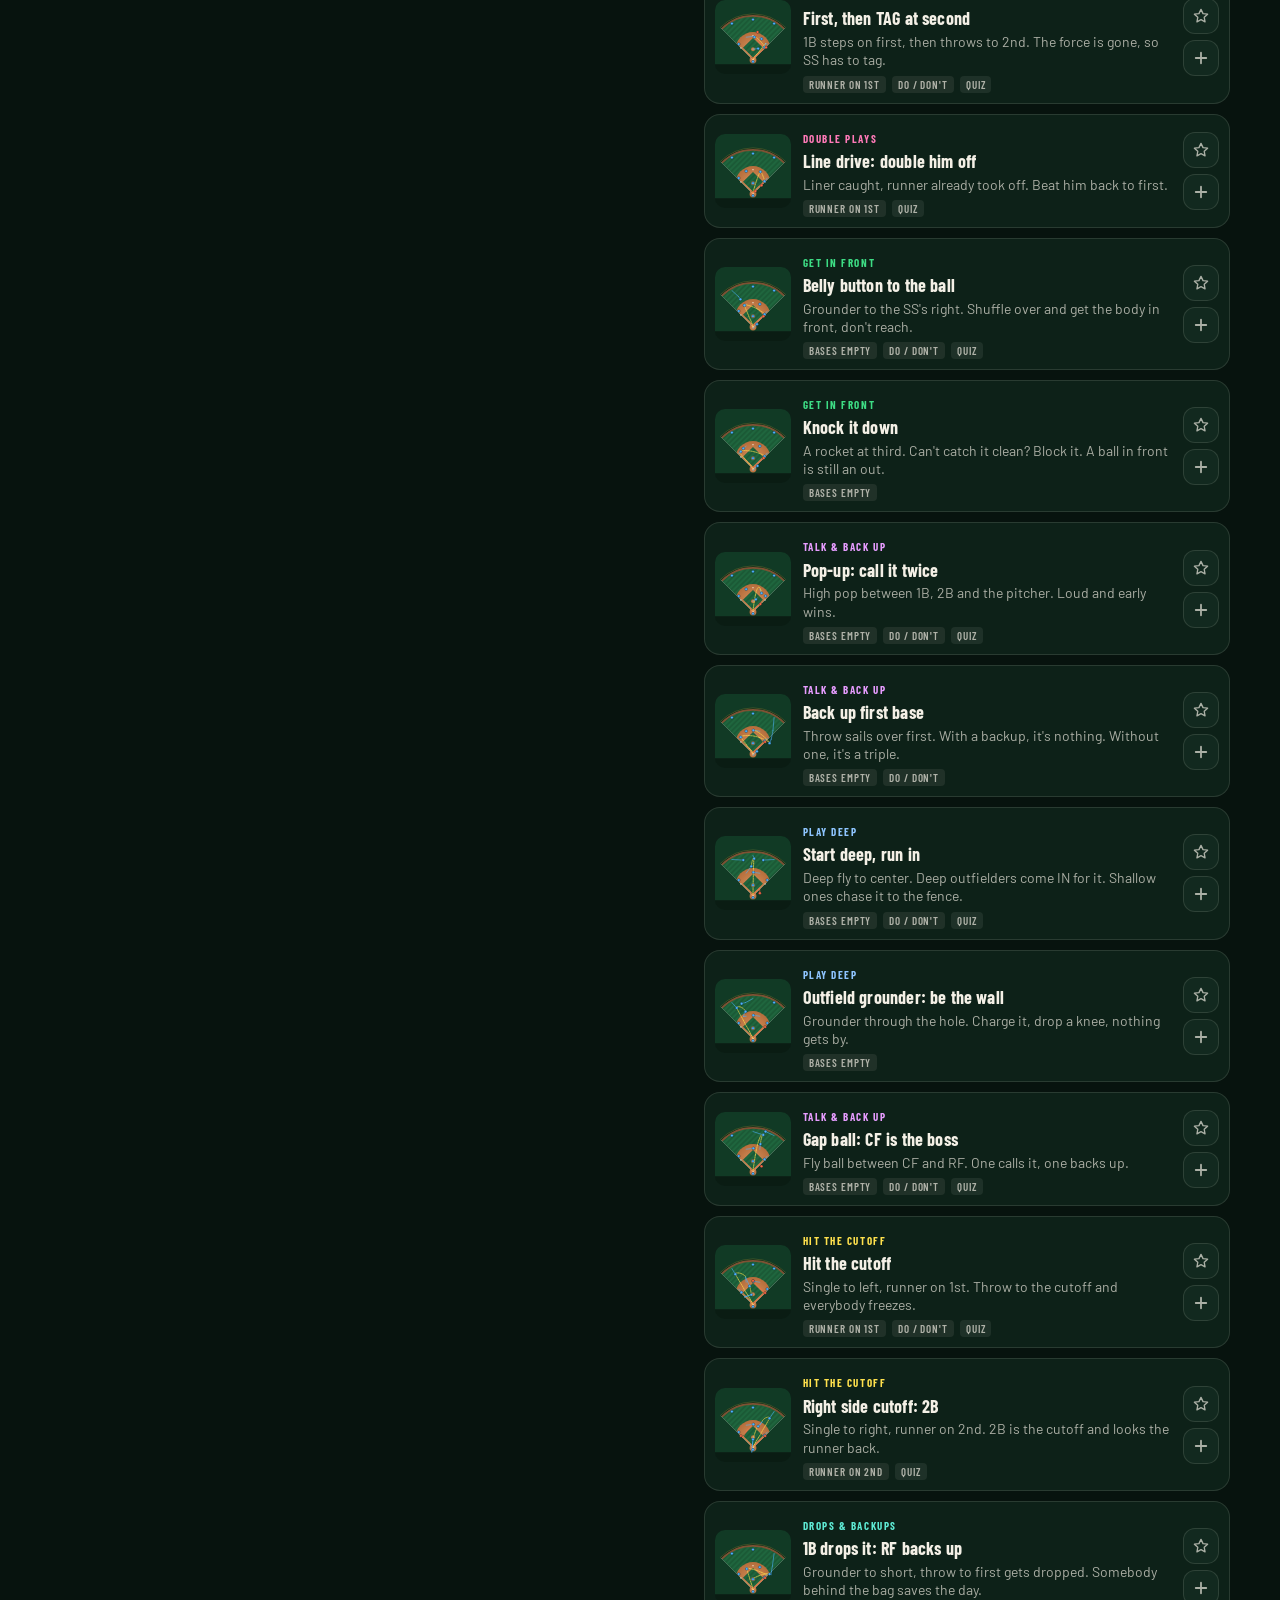
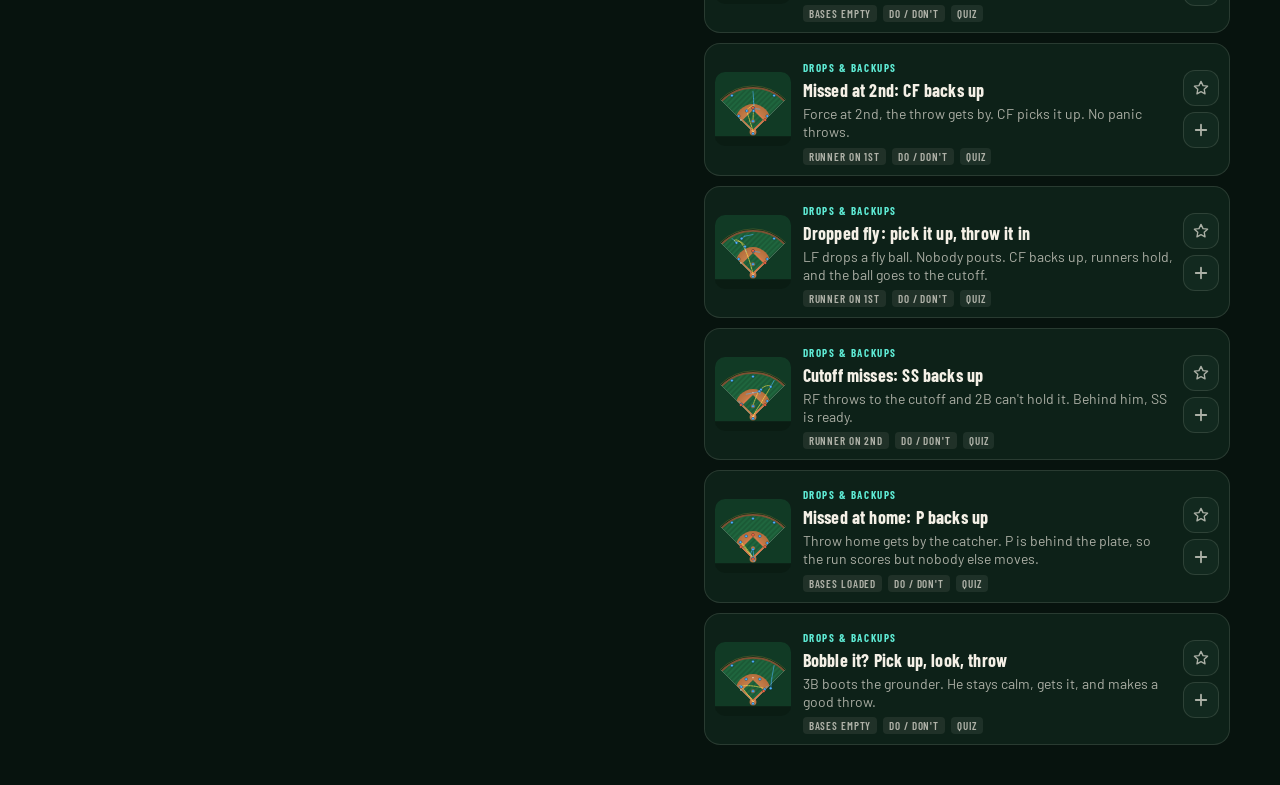
==== commit e6eb8a34: "feat: add drops & backups plays to dugout Co-Authored-By: Claude Opus 5.5 <noreply@anthropic.com> Cl" ====
--- a/dugout/index.html
+++ b/dugout/index.html
@@ -228,6 +228,7 @@
 <script src="plays-double.js"></script>
 <script src="plays-infield.js"></script>
 <script src="plays-outfield.js"></script>
+<script src="plays-drops.js"></script>
 <script src="store.js"></script>
 <script src="sfx.js"></script>
 <script src="player.js"></script>
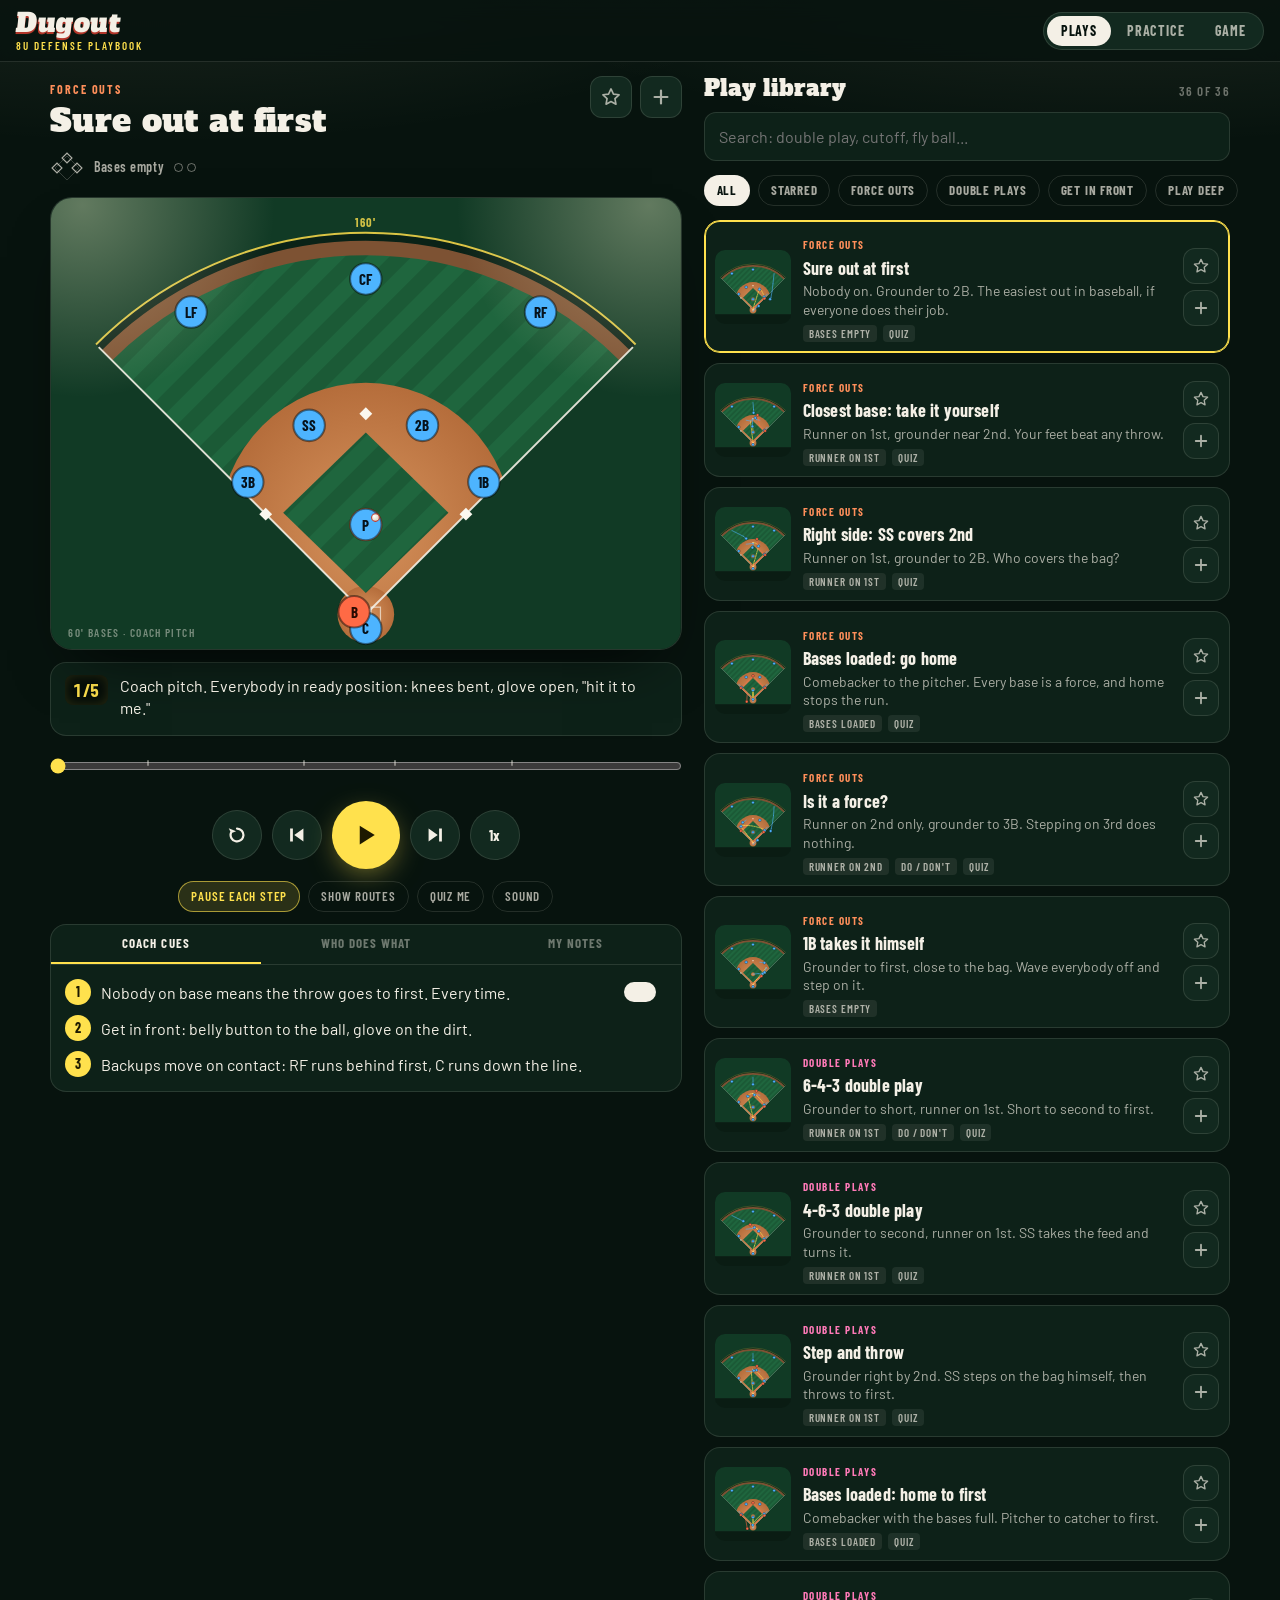
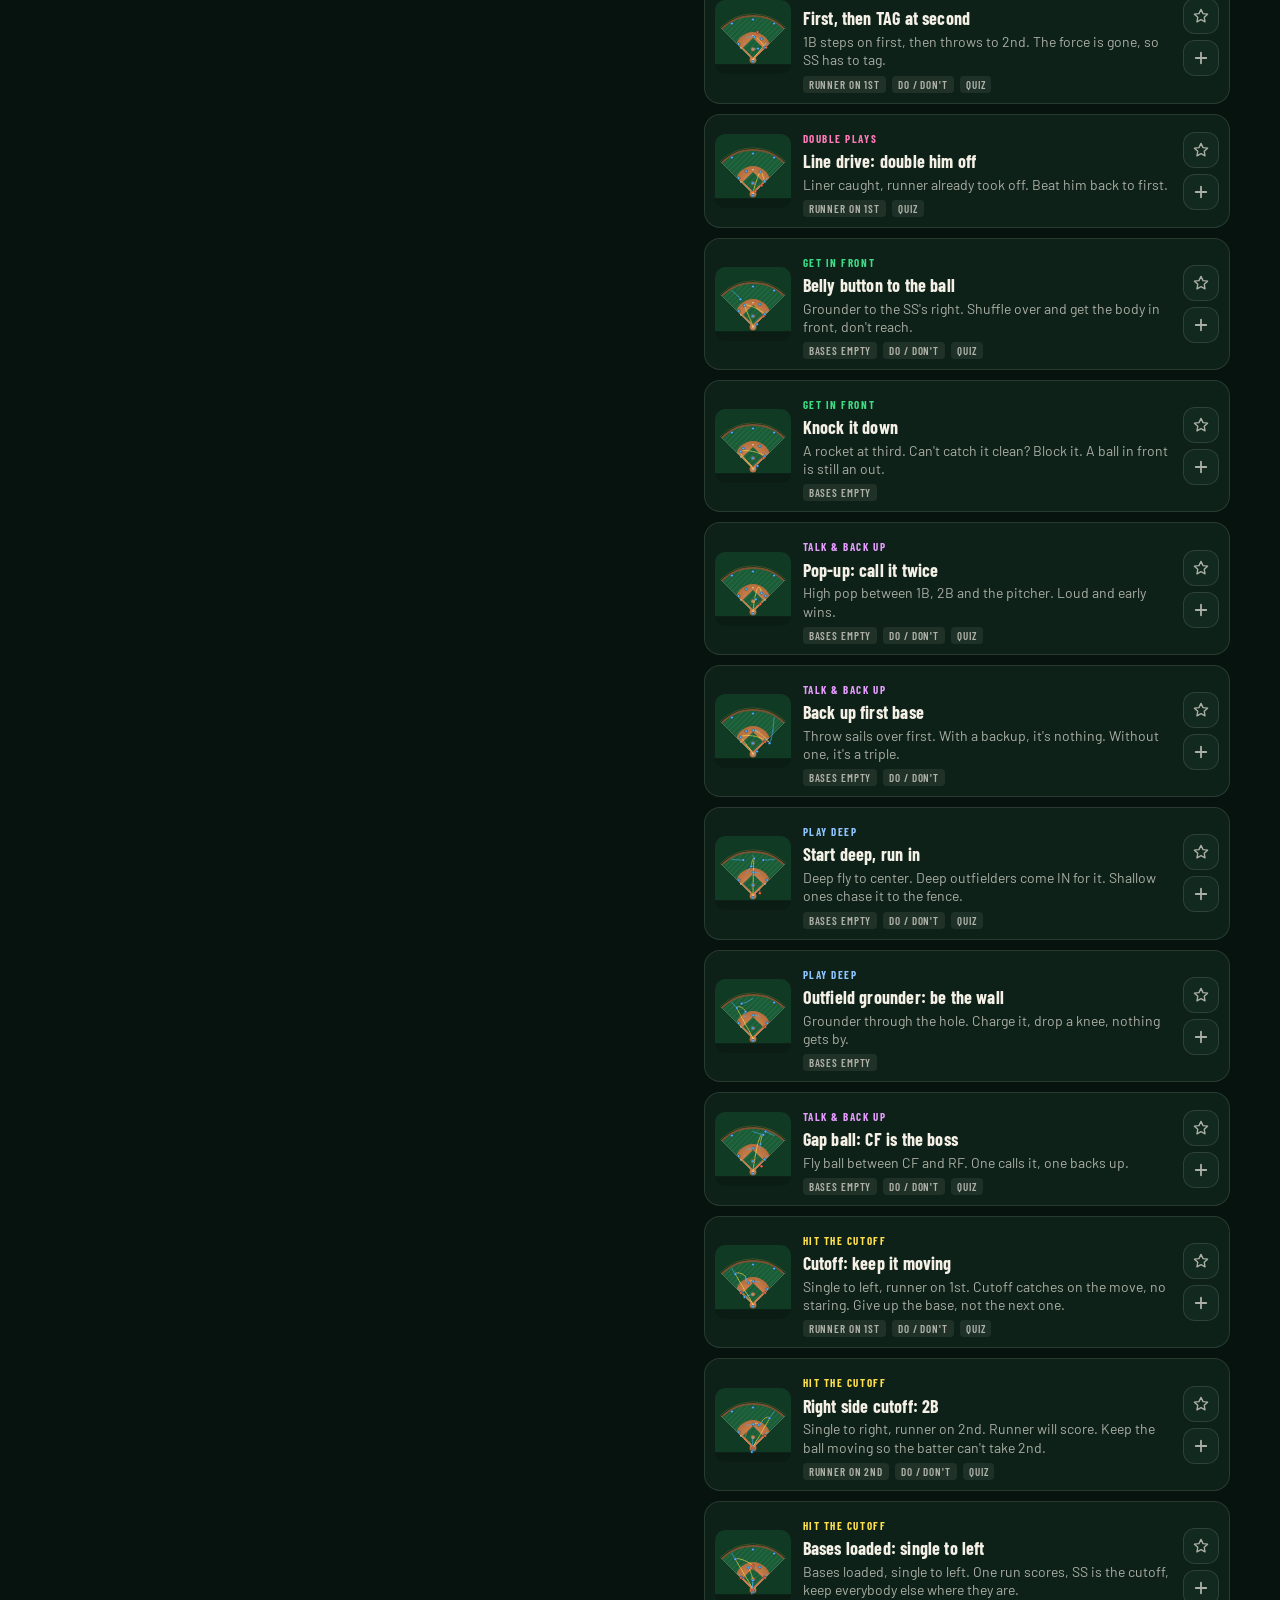
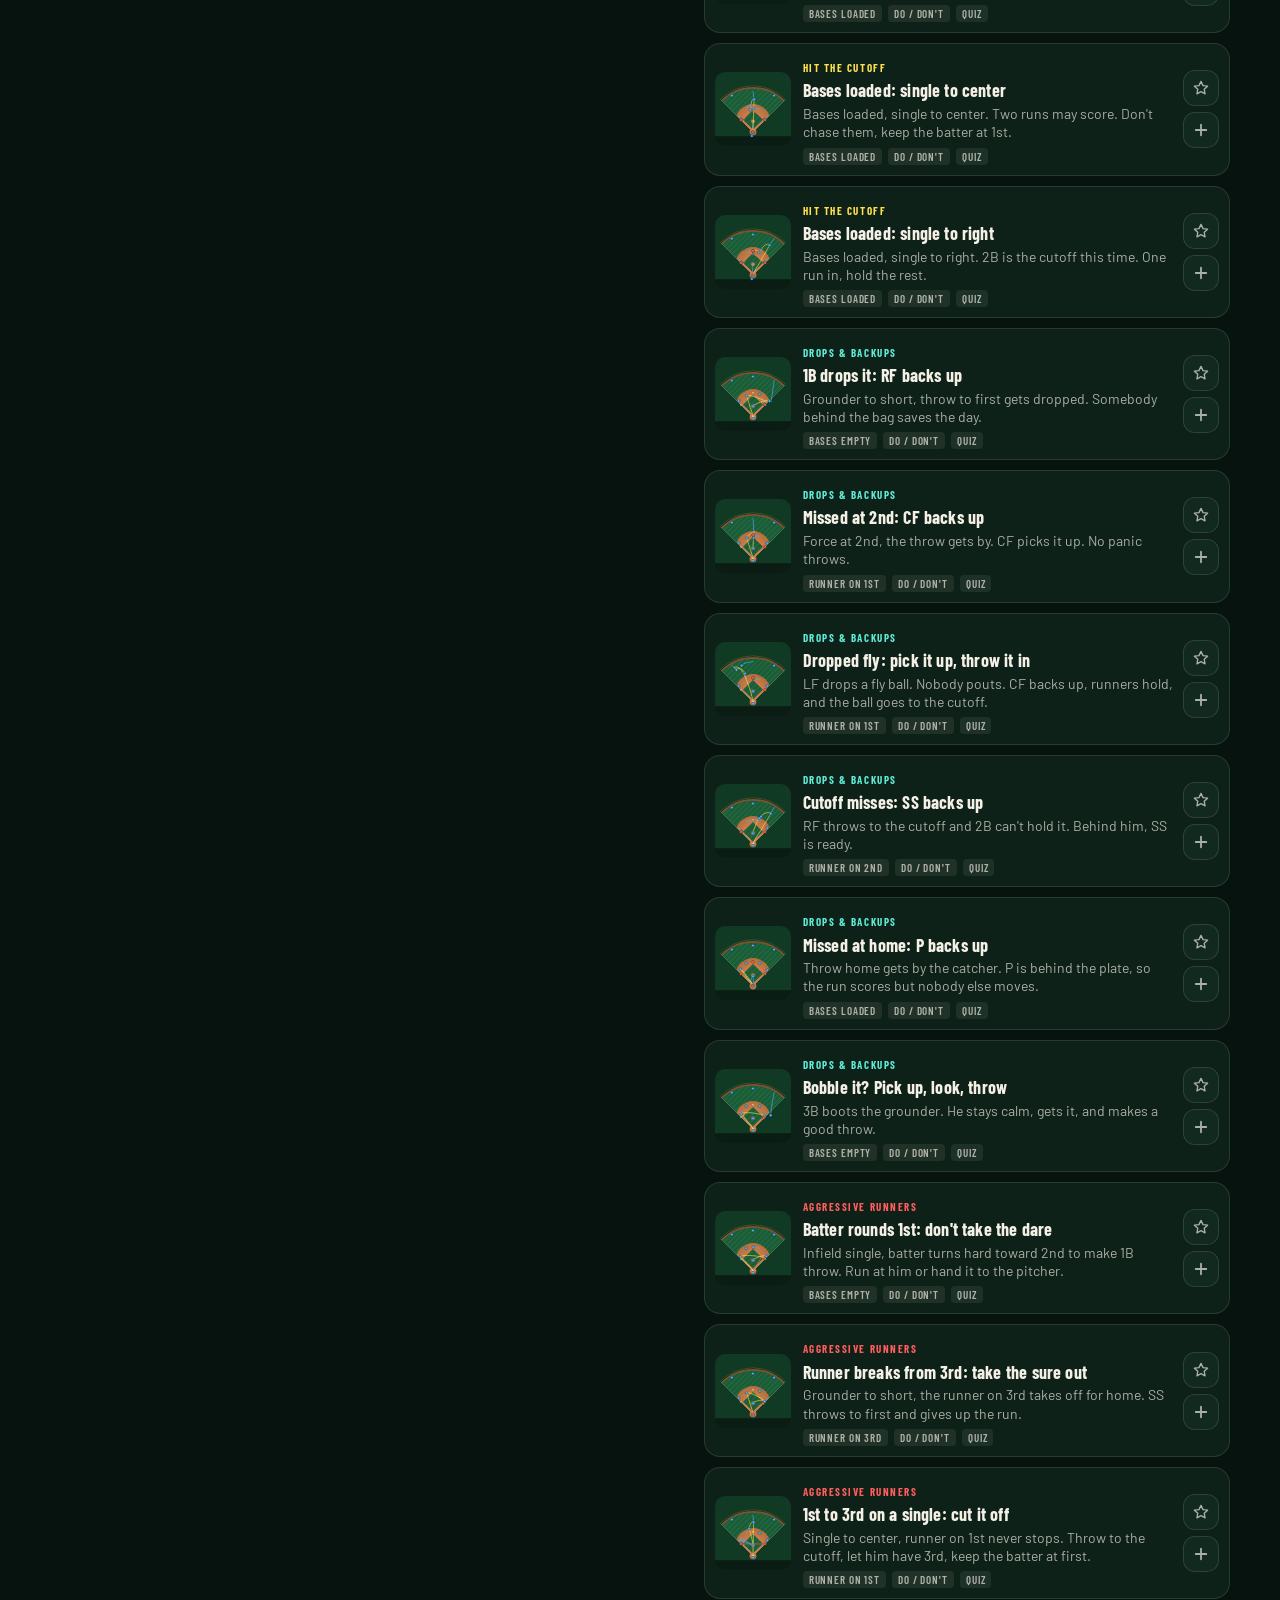
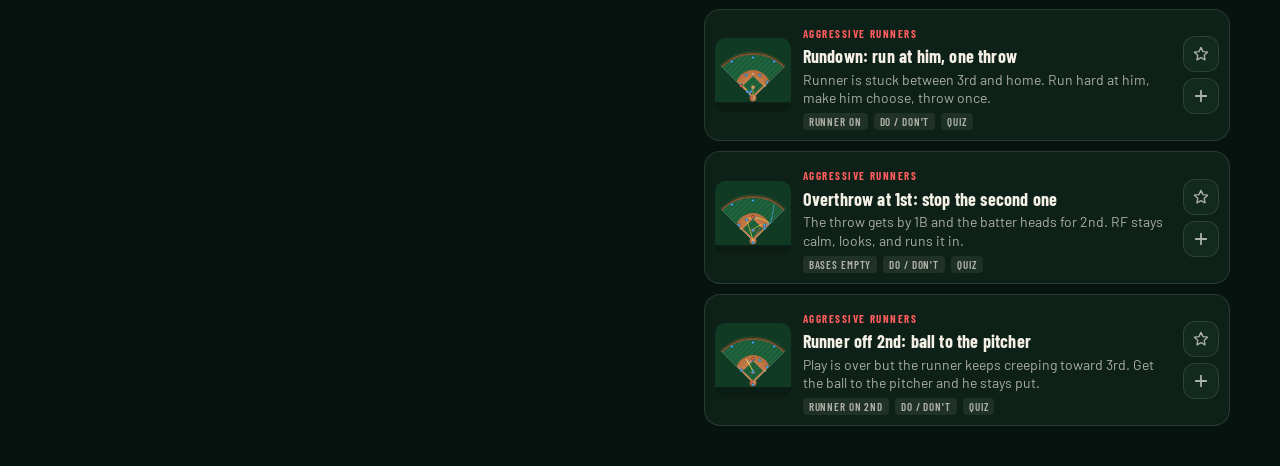
==== commit 769e19ac: "feat: add aggressive runner and overthrow plays to dugout Co-Authored-By: Claude Opus 5.5 <noreply@a" ====
--- a/dugout/index.html
+++ b/dugout/index.html
@@ -229,6 +229,7 @@
 <script src="plays-infield.js"></script>
 <script src="plays-outfield.js"></script>
 <script src="plays-drops.js"></script>
+<script src="plays-hustle.js"></script>
 <script src="store.js"></script>
 <script src="sfx.js"></script>
 <script src="player.js"></script>
